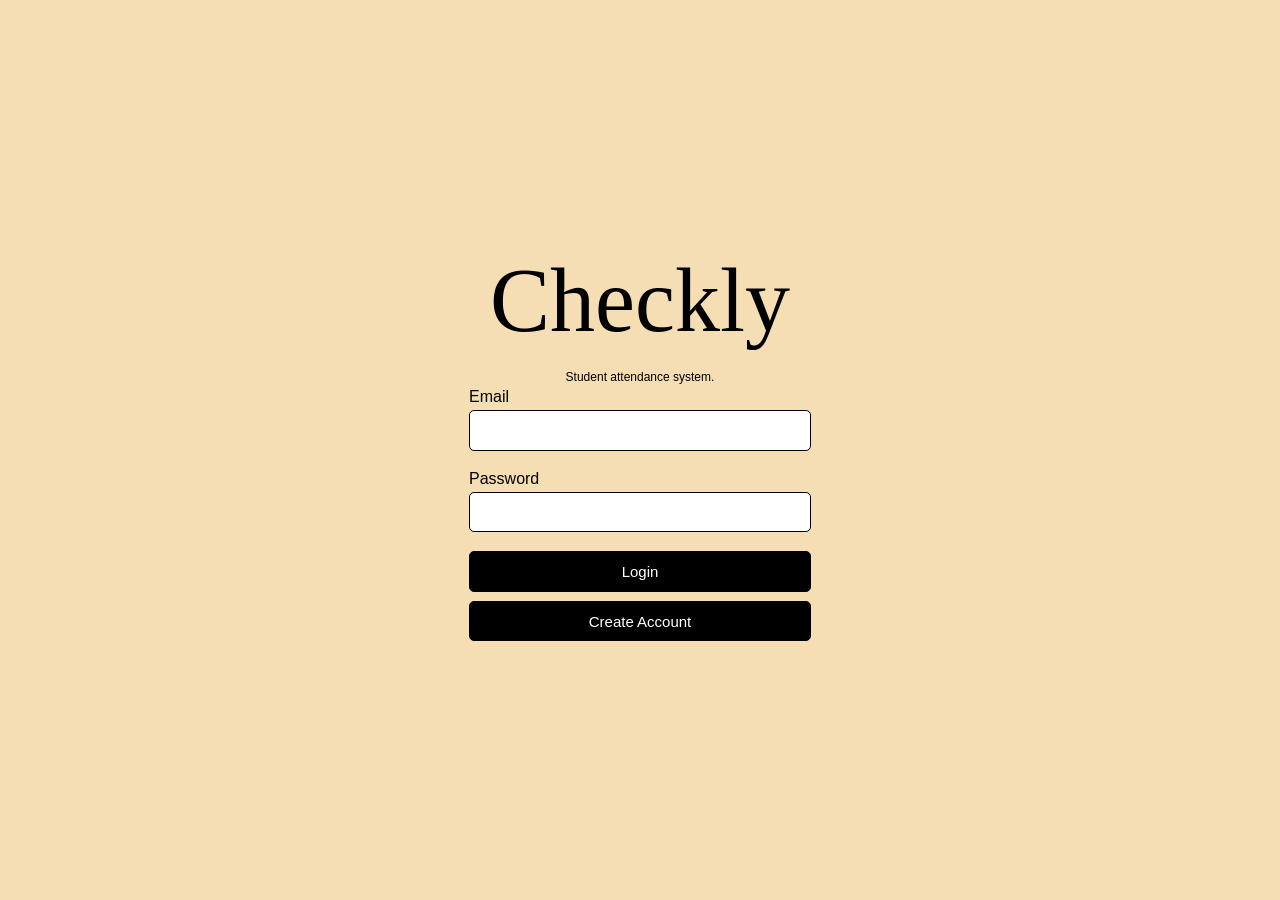
==== index.html @ 427d3671 "Add files via upload" ====
<!DOCTYPE html>
<html lang="en">
<head>
    <meta charset="UTF-8">
    <meta name="viewport" content="width=device-width, initial-scale=1.0">
    <title>Login</title>
    <link rel="stylesheet" href="static/style.css">
</head>
<body>
    <div class="login-container">
        <form class="main-login-container" id="login-form">
            <div class="title">Checkly</div>
            <div class="title-description">Student attendance system.</div>

            <label class="custom-label email-label" for="email">Email</label>
            <input class="custom-inp" type="text" name="email" id="email" required>

            <label class="custom-label password-label" for="password">Password</label>
            <input class="custom-inp" type="password" name="password" id="password" required>

            <button class="custom-button login-button" type="submit">Login</button>
            <a class="custom-button create-link" href="register.html">Create Account</a>

        </form>
    </div>

    <script src="static/app.js"></script>
    <script src="static/login.js"></script>
</body>
</html>
---- static/style.css ----
@font-face {
    font-family: "Dantene";
    src: url(fonts/Dantene.otf);
}

@font-face {
    font-family: "Avermont";
    src: url(fonts/AvermontHouse_PERSONAL_USE_ONLY.otf);
}

@font-face {
    font-family: "Sophie";
    src: url(fonts/Sophie-Fancy.ttf);
}

* {
    padding: 0;
    margin: 0;

    font-family: "Sophie", sans-serif;
    box-sizing: border-box;
}

body {
    width: 100%;
    min-height: 100vh;
    background: rgb(18, 18, 18);
}

.topbar {
    width: 100%;
    height: 6vh;
    min-height: 44px;

    display: flex;
    position: fixed;
    top: 0;
    justify-content: space-between;
    align-items: center;
    flex-direction: row;
    background: rgb(41, 12, 48);
    z-index: 10;
}

.account-name {
    margin-left: 15px;
    margin-right: 15px;
    color: white;
    text-transform: capitalize;
}

.logout-button {
    height: 25px;
    width: 25px;
    border-radius: 50%;
    margin-right: 10px;

    border: 3px solid black;
    background: rgb(210, 58, 58);
    background-image: url(icons/power-switch.png);
    background-position: center;
    background-size: cover;
    cursor: pointer;
}

.main-homepage-container {
    width: 100%;
    min-height: 100vh;
    padding-top: 6vh;

    display: flex;
    align-items: flex-start;
    flex-direction: row;
}

.list-container {
    width: 100%;
    min-height: 94vh;

    display: flex;
    flex-direction: column;
    align-items: center;
    background: wheat;
    padding-bottom: 30px;
}

.list-title {
    font-size: 20px;
    margin-top: 20px;
    margin-bottom: 5px;
    color: rgb(41, 12, 48);
    text-align: center;
}

.custom-label {
    width: 90%;
}

.title {
    font-size: 90px;
    font-family: "Dantene", cursive;
    margin-bottom: 5px;
    height: 12.5vh;
}

.title-description {
    font-size: 12px;
}

.demo-hint {
    margin-top: 15px;
    font-size: 11px;
    opacity: 0.6;
}

.custom-inp {
    height: 4.5vh;
    width: 90%;
    border-radius: 5px;
    padding-left: 15px;

    border: 1px solid black;
}

.custom-select {
    padding-left: 10px;
    background: white;
    cursor: pointer;
}

.custom-button {
    height: 4.5vh;
    width: 90%;
    border-radius: 5px;
    font-size: 15px;

    cursor: pointer;
    color: white;
    border: 1px solid black;
    background: black;
}

.custom-button:hover {
    scale: 1.01;
    transition: 0.2s;
}

.create-link {
    margin-top: 5px;
    font-size: 15px;

    color: white;
    text-decoration: none;
    display: flex;
    justify-content: center;
    align-items: center;
}

.login-button {
    margin-top: 15px;
}

.password-label {
    margin-top: 15px;
}

.login-container {
    width: 100%;
    min-height: 100vh;

    display: flex;
    align-items: center;
    justify-content: center;
    background: wheat;
}

.admin-code-group {
    width: 90%;
}

.form-error {
    width: 90%;
    margin-top: 10px;
    padding: 8px 10px;
    border-radius: 5px;
    font-size: 12px;
    color: white;
    background: rgb(180, 40, 40);
}

.students-container {
    display: flex;
    justify-content: center;
    flex-wrap: wrap;
    gap: 12px;
    width: 90%;
    padding-top: 10px;
}

.student-name {
    width: 100%;

    font-size: 11px;
    font-weight: bold;
    text-align: center;
    padding: 0 4px;
}

.student-attendance {
    width: 100%;
    font-size: 11px;
    text-align: center;
    letter-spacing: 0.5px;
}

.student-profile-cover {
    width: 100%;
    height: 60%;
    border-radius: 5px 5px 0 0;
    background: linear-gradient(to top, black, transparent);
}

.student-profile-img {
    display: none;
}

.student-profiles {
    width: 15vh;
    min-width: 130px;
    border-radius: 5px;
    margin-top: 10px;
    overflow: hidden;

    display: flex;
    flex-direction: column;
    align-items: center;
    background: rgb(230, 214, 175);
    box-shadow: 0 2px 5px rgba(0, 0, 0, 0.2);
}

.attendance-actions {
    width: 100%;
    display: flex;
    gap: 4px;
    padding: 6px;
}

.mark-btn {
    flex: 1;
    border: none;
    border-radius: 4px;
    padding: 5px 2px;
    font-size: 10px;
    cursor: pointer;
    color: white;
}

.present-btn { background: rgb(45, 140, 70); }
.late-btn { background: rgb(200, 150, 30); }
.absent-btn { background: rgb(180, 50, 50); }

.status-PRESENT { color: rgb(45, 140, 70); font-weight: bold; }
.status-LATE { color: rgb(170, 120, 10); font-weight: bold; }
.status-ABSENT { color: rgb(180, 50, 50); font-weight: bold; }
.status-UNMARKED { color: rgb(100, 100, 100); }

.empty-state {
    margin-top: 20px;
    color: rgb(90, 70, 40);
    font-size: 13px;
    text-align: center;
    width: 90%;
}

.main-login-container {
    width: 100%;
    max-width: 420px;
    height: auto;
    padding: 30px 20px 40px;

    display: flex;
    flex-direction: column;
    justify-content: center;
    align-items: center;
    gap: 4px;
}

/* --- Student attendance history --- */

.attendance-history {
    width: 90%;
    max-width: 500px;
    display: flex;
    flex-direction: column;
    gap: 8px;
    margin-top: 15px;
}

.history-row {
    display: flex;
    justify-content: space-between;
    align-items: center;
    background: rgb(230, 214, 175);
    padding: 10px 15px;
    border-radius: 6px;
    font-size: 13px;
}

/* --- Admin dashboard --- */

.admin-container {
    width: 100%;
    min-height: 100vh;
    padding: 8vh 20px 40px;
    background: wheat;
}

.overview-stats {
    display: flex;
    flex-wrap: wrap;
    gap: 12px;
    justify-content: center;
    margin-bottom: 30px;
}

.stat-card {
    background: rgb(41, 12, 48);
    color: white;
    border-radius: 8px;
    padding: 14px 20px;
    min-width: 100px;
    text-align: center;
}

.stat-value {
    font-size: 26px;
    font-weight: bold;
}

.stat-label {
    font-size: 11px;
    opacity: 0.8;
    margin-top: 4px;
}

.admin-columns {
    display: flex;
    flex-wrap: wrap;
    gap: 25px;
    justify-content: center;
    align-items: flex-start;
}

.admin-panel {
    background: rgba(255, 255, 255, 0.5);
    border-radius: 8px;
    padding: 15px;
    min-width: 300px;
    flex: 1;
    max-width: 480px;
}

.users-table {
    width: 100%;
    border-collapse: collapse;
    font-size: 12px;
    margin-top: 10px;
}

.users-table th,
.users-table td {
    text-align: left;
    padding: 8px 6px;
    border-bottom: 1px solid rgba(0, 0, 0, 0.15);
}

.role-badge {
    padding: 2px 8px;
    border-radius: 10px;
    font-size: 10px;
    color: white;
    text-transform: capitalize;
}

.role-admin { background: rgb(41, 12, 48); }
.role-teacher { background: rgb(30, 100, 160); }
.role-student { background: rgb(90, 90, 90); }

.delete-btn {
    border: none;
    background: rgb(180, 50, 50);
    color: white;
    border-radius: 4px;
    padding: 4px 8px;
    font-size: 11px;
    cursor: pointer;
}

.create-user-form {
    display: flex;
    flex-direction: column;
    align-items: center;
    gap: 8px;
    margin-top: 10px;
}

.create-user-form .custom-inp {
    width: 100%;
    height: 40px;
}

.create-user-form .custom-label {
    width: 100%;
    font-size: 12px;
}

.create-user-form .login-button {
    width: 100%;
    margin-top: 5px;
}

/* --- Today summary bar (teacher + student pages) --- */

.today-summary {
    display: flex;
    flex-wrap: wrap;
    gap: 10px;
    justify-content: center;
    width: 90%;
    margin-top: 12px;
}

.stat-present, .stat-PRESENT { background: rgb(35, 110, 60); }
.stat-late, .stat-LATE { background: rgb(160, 115, 20); }
.stat-absent, .stat-ABSENT { background: rgb(150, 40, 40); }
.stat-unmarked, .stat-UNMARKED { background: rgb(70, 70, 70); }

.status-symbol {
    font-size: 30px !important;
}

/* --- Search inputs --- */

.search-input {
    margin-top: 12px;
    background: white;
}

/* --- Toasts --- */

.toast-host {
    position: fixed;
    left: 0;
    right: 0;
    bottom: 16px;
    display: flex;
    flex-direction: column;
    align-items: center;
    gap: 8px;
    z-index: 1000;
    pointer-events: none;
    padding: 0 12px;
}

.toast {
    max-width: 90vw;
    padding: 10px 18px;
    border-radius: 20px;
    color: white;
    font-size: 13px;
    text-align: center;
    box-shadow: 0 3px 10px rgba(0, 0, 0, 0.3);
    opacity: 0;
    transform: translateY(10px);
    transition: opacity 0.25s ease, transform 0.25s ease;
}

.toast-show {
    opacity: 1;
    transform: translateY(0);
}

.toast-ok { background: rgb(35, 110, 60); }
.toast-error { background: rgb(150, 40, 40); }

/* --- Responsive table for admin (becomes stacked cards on narrow screens) --- */

.table-scroll {
    width: 100%;
    overflow-x: auto;
}

/* =========================================================================
   MOBILE / RESPONSIVE
   ========================================================================= */

@media (max-width: 480px) {
    .title {
        font-size: clamp(40px, 16vw, 90px);
        height: auto;
        margin-bottom: 6px;
    }

    .main-login-container {
        padding: 20px 12px 30px;
        gap: 6px;
    }

    .custom-inp, .custom-button {
        width: 100%;
        height: 46px;
        font-size: 16px; /* prevents iOS auto-zoom on focus */
    }

    .topbar {
        height: 56px;
    }

    .account-name {
        font-size: 13px;
        max-width: 60vw;
        white-space: nowrap;
        overflow: hidden;
        text-overflow: ellipsis;
    }

    .main-homepage-container {
        padding-top: 56px;
    }

    .student-profiles {
        width: 42vw;
        min-width: unset;
        flex-grow: 1;
    }

    .students-container {
        gap: 8px;
    }

    .attendance-actions {
        flex-wrap: wrap;
    }

    .mark-btn {
        flex: 1 1 45%;
        font-size: 11px;
        padding: 7px 2px;
    }

    .admin-container {
        padding: 66px 12px 30px;
    }

    .stat-card {
        min-width: 42vw;
        flex: 1 1 42vw;
        padding: 12px;
    }

    .admin-panel {
        min-width: unset;
        width: 100%;
        max-width: 100%;
        padding: 12px;
    }

    /* Turn the users table into a stack of labeled rows on small screens */
    .users-table thead {
        display: none;
    }

    .users-table, .users-table tbody, .users-table tr, .users-table td {
        display: block;
        width: 100%;
    }

    .users-table tr {
        border: 1px solid rgba(0, 0, 0, 0.15);
        border-radius: 6px;
        margin-bottom: 10px;
        padding: 6px 10px;
        background: rgba(255, 255, 255, 0.5);
    }

    .users-table td {
        display: flex;
        justify-content: space-between;
        align-items: center;
        border-bottom: 1px solid rgba(0, 0, 0, 0.08);
        padding: 6px 0;
    }

    .users-table td:last-child {
        border-bottom: none;
        justify-content: flex-end;
    }

    .users-table td::before {
        content: attr(data-label);
        font-weight: bold;
        font-size: 11px;
        opacity: 0.7;
        margin-right: 10px;
    }

    .users-table td[data-label=""]::before {
        content: none;
    }

    .attendance-history {
        width: 100%;
        padding: 0 12px;
    }

    .history-row {
        font-size: 12px;
        padding: 10px 12px;
    }

    .login-container, .main-homepage-container {
        overflow-x: hidden;
    }
}

@media (max-width: 340px) {
    .student-profiles {
        width: 100%;
    }

    .stat-card {
        min-width: 100%;
        flex: 1 1 100%;
    }
}
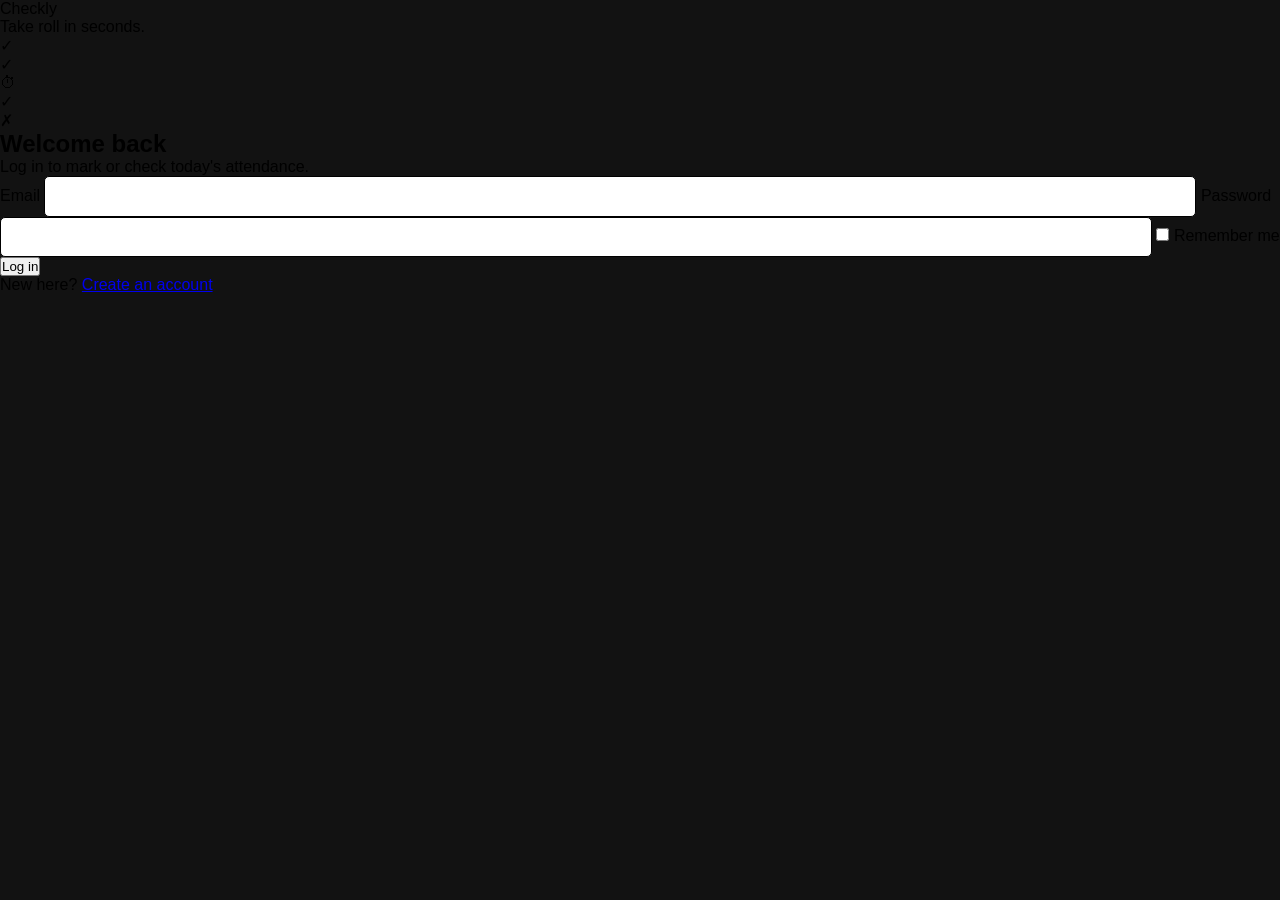
==== commit d41e6cce: "Add files via upload" ====
--- a/index.html
+++ b/index.html
@@ -3,25 +3,66 @@
 <head>
     <meta charset="UTF-8">
     <meta name="viewport" content="width=device-width, initial-scale=1.0">
-    <title>Login</title>
+    <title>Log in | Checkly</title>
     <link rel="stylesheet" href="static/style.css">
+    <link rel="manifest" href="static/manifest.json">
+    <meta name="theme-color" content="#2F4A3B">
+    <link rel="apple-touch-icon" href="static/icons/apple-touch-icon.png">
+    <link rel="icon" href="static/icons/icon-512.png">
 </head>
-<body>
-    <div class="login-container">
-        <form class="main-login-container" id="login-form">
-            <div class="title">Checkly</div>
-            <div class="title-description">Student attendance system.</div>
+<body class="auth-body">
+    <div class="auth-shell">
+        <section class="auth-visual" aria-hidden="true">
+            <div class="auth-visual-inner">
+                <div class="auth-wordmark">Checkly</div>
+                <p class="auth-tagline">Take roll in seconds.</p>
 
-            <label class="custom-label email-label" for="email">Email</label>
-            <input class="custom-inp" type="text" name="email" id="email" required>
+                <div class="roll-sheet">
+                    <div class="roll-row">
+                        <span class="roll-name-bar"></span>
+                        <span class="roll-mark roll-present">&#10003;</span>
+                    </div>
+                    <div class="roll-row">
+                        <span class="roll-name-bar"></span>
+                        <span class="roll-mark roll-present">&#10003;</span>
+                    </div>
+                    <div class="roll-row">
+                        <span class="roll-name-bar"></span>
+                        <span class="roll-mark roll-late">&#9201;</span>
+                    </div>
+                    <div class="roll-row">
+                        <span class="roll-name-bar"></span>
+                        <span class="roll-mark roll-present">&#10003;</span>
+                    </div>
+                    <div class="roll-row">
+                        <span class="roll-name-bar"></span>
+                        <span class="roll-mark roll-absent">&#10007;</span>
+                    </div>
+                </div>
+            </div>
+        </section>
 
-            <label class="custom-label password-label" for="password">Password</label>
-            <input class="custom-inp" type="password" name="password" id="password" required>
+        <section class="auth-form-panel">
+            <form class="auth-form" id="login-form" novalidate>
+                <h1 class="auth-heading">Welcome back</h1>
+                <p class="auth-subheading">Log in to mark or check today's attendance.</p>
 
-            <button class="custom-button login-button" type="submit">Login</button>
-            <a class="custom-button create-link" href="register.html">Create Account</a>
+                <label class="custom-label" for="email">Email</label>
+                <input class="custom-inp" type="text" name="email" id="email" autocomplete="email" required>
 
-        </form>
+                <label class="custom-label" for="password">Password</label>
+                <input class="custom-inp" type="password" name="password" id="password" autocomplete="current-password" required>
+
+                <label class="remember-me-label">
+                    <input type="checkbox" id="remember-me">
+                    Remember me
+                </label>
+
+                <button class="auth-submit" type="submit">Log in</button>
+
+                <p class="auth-switch">New here? <a href="register.html">Create an account</a></p>
+            </form>
+        </section>
     </div>
 
     <script src="static/app.js"></script>
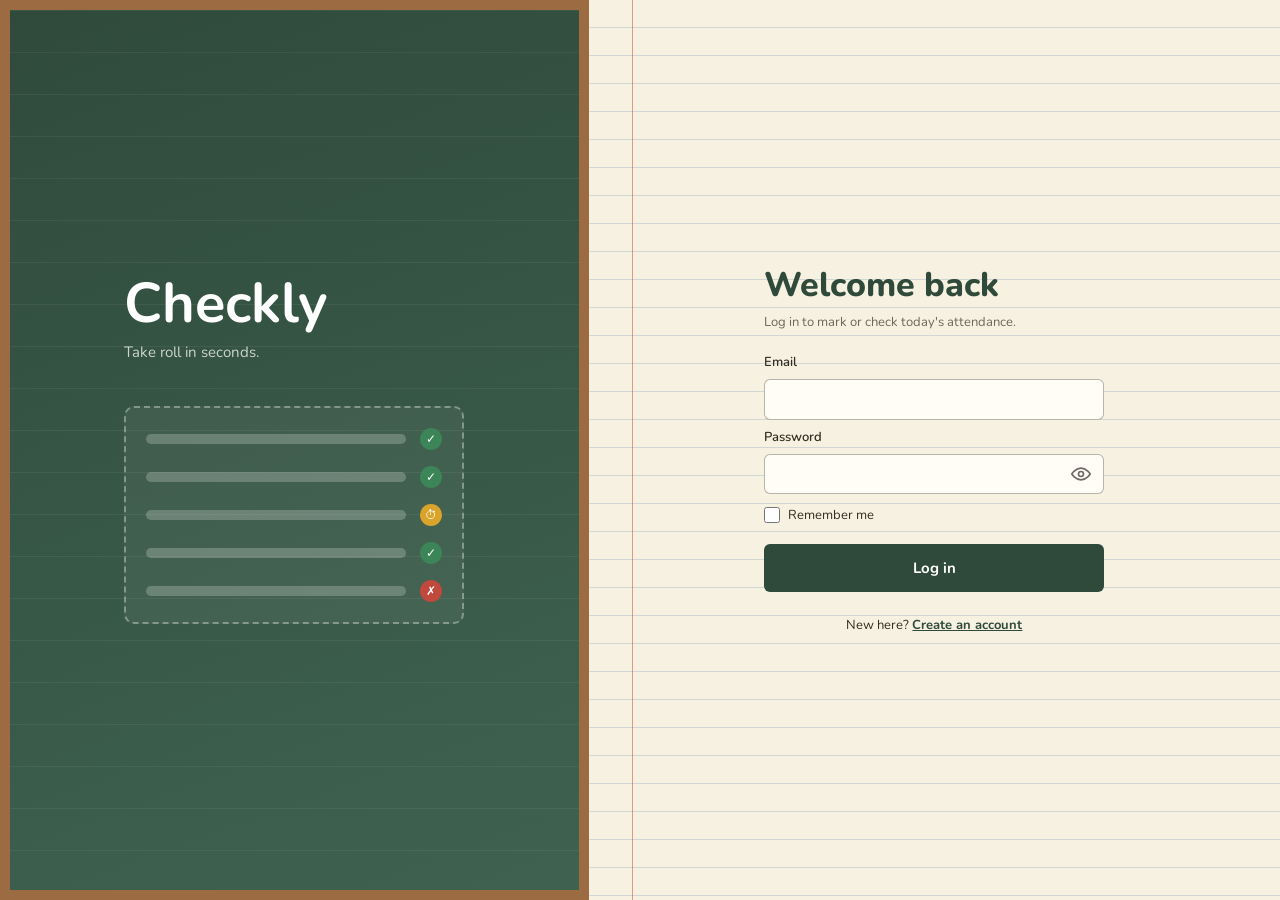
==== commit fda002c7: "Add files via upload" ====
--- a/index.html
+++ b/index.html
@@ -51,7 +51,13 @@
                 <input class="custom-inp" type="text" name="email" id="email" autocomplete="email" required>
 
                 <label class="custom-label" for="password">Password</label>
-                <input class="custom-inp" type="password" name="password" id="password" autocomplete="current-password" required>
+                <div class="pw-field">
+                    <input class="custom-inp" type="password" name="password" id="password" autocomplete="current-password" required>
+                    <button type="button" class="pw-toggle" data-pw-toggle="password" aria-label="Show password" aria-pressed="false" title="Show password">
+                        <svg class="pw-eye" viewBox="0 0 24 24" width="20" height="20" fill="none" stroke="currentColor" stroke-width="2" stroke-linecap="round" stroke-linejoin="round" aria-hidden="true"><path d="M1 12s4-7 11-7 11 7 11 7-4 7-11 7S1 12 1 12z"/><circle cx="12" cy="12" r="3"/></svg>
+                        <svg class="pw-eye-off" viewBox="0 0 24 24" width="20" height="20" fill="none" stroke="currentColor" stroke-width="2" stroke-linecap="round" stroke-linejoin="round" aria-hidden="true"><path d="M17.94 17.94A10.94 10.94 0 0 1 12 19c-7 0-11-7-11-7a19.8 19.8 0 0 1 5.06-5.94"/><path d="M9.9 4.24A10.9 10.9 0 0 1 12 5c7 0 11 7 11 7a19.9 19.9 0 0 1-3.17 4.19"/><path d="M14.12 14.12A3 3 0 1 1 9.88 9.88"/><line x1="1" y1="1" x2="23" y2="23"/></svg>
+                    </button>
+                </div>
 
                 <label class="remember-me-label">
                     <input type="checkbox" id="remember-me">
--- a/static/style.css
+++ b/static/style.css
@@ -1,30 +1,56 @@
-@font-face {
-    font-family: "Dantene";
-    src: url(fonts/Dantene.otf);
-}
-
-@font-face {
-    font-family: "Avermont";
-    src: url(fonts/AvermontHouse_PERSONAL_USE_ONLY.otf);
-}
-
-@font-face {
-    font-family: "Sophie";
-    src: url(fonts/Sophie-Fancy.ttf);
+@import url('https://fonts.googleapis.com/css2?family=Nunito:wght@500;600;700;800&display=swap');
+
+/* ==========================================================================
+   CHECKLY - "composition notebook" theme.
+   A chalkboard-green header (with a wooden frame edge), warm cream paper
+   with faint ruled lines and a red margin, handwritten display type for
+   headings, and clean rounded body type for anything that has to stay
+   easy to read (tables, forms, attendance data).
+   ========================================================================== */
+
+:root {
+    --font-display: "Nunito", "Segoe UI", Arial, sans-serif;
+    --font-body: "Nunito", "Segoe UI", Arial, sans-serif;
+
+    --paper: #F7F1E1;
+    --paper-line: rgba(112, 145, 184, 0.28);
+    --margin-red: rgba(185, 68, 58, 0.5);
+    --card: #FFFDF6;
+
+    --board: #2F4A3B;
+    --board-light: #3F6350;
+    --wood: #9C6B41;
+    --ink: #332C22;
+    --ink-soft: rgba(51, 44, 34, 0.7);
+
+    --present: #3C8558;
+    --late: #D9A429;
+    --absent: #C0483D;
+    --unmarked: #8A8172;
 }
 
 * {
     padding: 0;
     margin: 0;
 
-    font-family: "Sophie", sans-serif;
+    font-family: var(--font-body);
     box-sizing: border-box;
 }
 
 body {
     width: 100%;
     min-height: 100vh;
-    background: rgb(18, 18, 18);
+    background: var(--paper);
+    color: var(--ink);
+}
+
+/* Reusable ruled-notebook-paper background: a red margin line plus faint
+   horizontal rules, the way lined paper actually looks. */
+.paper-bg {
+    background-color: var(--paper);
+    background-image:
+        linear-gradient(to right, transparent 0 43px, var(--margin-red) 43px 44px, transparent 44px),
+        repeating-linear-gradient(to bottom, transparent 0 27px, var(--paper-line) 27px 28px);
 }
 
 .topbar {
@@ -38,7 +64,8 @@
     justify-content: space-between;
     align-items: center;
     flex-direction: row;
-    background: rgb(41, 12, 48);
+    background: var(--board);
+    border-bottom: 5px solid var(--wood);
     z-index: 10;
 }
 
@@ -47,6 +74,9 @@
     margin-right: 15px;
     color: white;
     text-transform: capitalize;
+    font-family: var(--font-display);
+    font-size: 17px;
+    font-weight: 800;
 }
 
 .logout-button {
@@ -55,8 +85,8 @@
     border-radius: 50%;
     margin-right: 10px;
 
-    border: 3px solid black;
-    background: rgb(210, 58, 58);
+    border: 3px solid rgba(0, 0, 0, 0.35);
+    background: var(--absent);
     background-image: url(icons/power-switch.png);
     background-position: center;
     background-size: cover;
@@ -80,102 +110,371 @@
     display: flex;
     flex-direction: column;
     align-items: center;
-    background: wheat;
+    background-color: var(--paper);
+    background-image:
+        linear-gradient(to right, transparent 0 43px, var(--margin-red) 43px 44px, transparent 44px),
+        repeating-linear-gradient(to bottom, transparent 0 27px, var(--paper-line) 27px 28px);
     padding-bottom: 30px;
 }
 
 .list-title {
-    font-size: 20px;
+    font-family: var(--font-display);
+    font-weight: 800;
+    font-size: 26px;
     margin-top: 20px;
     margin-bottom: 5px;
-    color: rgb(41, 12, 48);
+    color: var(--board);
     text-align: center;
 }
 
 .custom-label {
     width: 90%;
-}
-
-.title {
-    font-size: 90px;
-    font-family: "Dantene", cursive;
-    margin-bottom: 5px;
-    height: 12.5vh;
-}
-
-.title-description {
-    font-size: 12px;
-}
-
-.demo-hint {
-    margin-top: 15px;
-    font-size: 11px;
-    opacity: 0.6;
+    color: var(--ink);
+    font-weight: 600;
+    font-size: 13px;
 }
 
 .custom-inp {
     height: 4.5vh;
     width: 90%;
-    border-radius: 5px;
+    border-radius: 6px;
     padding-left: 15px;
 
-    border: 1px solid black;
+    background: var(--card);
+    color: var(--ink);
+    border: 1.5px solid rgba(51, 44, 34, 0.35);
+}
+
+.custom-inp:focus {
+    outline: 2px solid var(--late);
+    outline-offset: 1px;
+    border-color: var(--board);
 }
 
 .custom-select {
     padding-left: 10px;
-    background: white;
+    background: var(--card);
     cursor: pointer;
 }
 
 .custom-button {
     height: 4.5vh;
     width: 90%;
-    border-radius: 5px;
+    border-radius: 6px;
     font-size: 15px;
+    font-weight: 700;
 
     cursor: pointer;
     color: white;
-    border: 1px solid black;
-    background: black;
+    border: none;
+    background: var(--board);
+    transition: background 0.15s ease;
 }
 
 .custom-button:hover {
+    background: var(--board-light);
     scale: 1.01;
     transition: 0.2s;
 }
 
-.create-link {
-    margin-top: 5px;
-    font-size: 15px;
-
-    color: white;
-    text-decoration: none;
-    display: flex;
-    justify-content: center;
-    align-items: center;
+.custom-button:focus-visible {
+    outline: 2px solid var(--late);
+    outline-offset: 2px;
 }
 
 .login-button {
     margin-top: 15px;
 }
 
-.password-label {
-    margin-top: 15px;
-}
-
-.login-container {
-    width: 100%;
+/* =========================================================================
+   AUTH PAGES (login + create account)
+   ========================================================================= */
+
+body.auth-body {
+    background: var(--board);
+}
+
+.auth-shell {
     min-height: 100vh;
-
+    display: flex;
+}
+
+.auth-visual {
+    flex: 1 1 46%;
+    position: relative;
     display: flex;
     align-items: center;
     justify-content: center;
-    background: wheat;
-}
-
-.admin-code-group {
-    width: 90%;
+    padding: 56px 40px;
+    overflow: hidden;
+    background: linear-gradient(160deg, var(--board), var(--board-light));
+    box-shadow: inset 0 0 0 10px var(--wood);
+}
+
+/* faint chalk-dust rules across the board - the paper a roll-call used to be taken on */
+.auth-visual::before {
+    content: "";
+    position: absolute;
+    inset: 10px;
+    background-image: repeating-linear-gradient(
+        to bottom,
+        rgba(255, 255, 255, 0.06) 0,
+        rgba(255, 255, 255, 0.06) 1px,
+        transparent 1px,
+        transparent 42px
+    );
+    pointer-events: none;
+}
+
+.auth-visual-inner {
+    position: relative;
+    z-index: 1;
+    width: 100%;
+    max-width: 340px;
+}
+
+.auth-wordmark {
+    font-family: var(--font-display);
+    font-weight: 700;
+    font-size: clamp(40px, 7vw, 56px);
+    line-height: 1;
+    color: white;
+}
+
+.auth-tagline {
+    margin-top: 10px;
+    font-size: 15px;
+    color: rgba(255, 255, 255, 0.75);
+    max-width: 260px;
+}
+
+.roll-sheet {
+    margin-top: 44px;
+    display: flex;
+    flex-direction: column;
+    gap: 16px;
+    padding: 20px;
+    border-radius: 10px;
+    background: rgba(255, 255, 255, 0.05);
+    border: 2px dashed rgba(255, 255, 255, 0.35);
+}
+
+.roll-row {
+    display: flex;
+    align-items: center;
+    gap: 14px;
+}
+
+.roll-name-bar {
+    flex: 1;
+    height: 10px;
+    border-radius: 5px;
+    background: rgba(255, 255, 255, 0.22);
+}
+
+.roll-mark {
+    flex-shrink: 0;
+    width: 22px;
+    height: 22px;
+    border-radius: 50%;
+    display: flex;
+    align-items: center;
+    justify-content: center;
+    font-size: 12px;
+    color: white;
+    opacity: 0;
+    transform: scale(0.4);
+    animation: roll-mark-in 0.35s ease forwards;
+}
+
+.roll-row:nth-child(1) .roll-mark { animation-delay: 0.15s; }
+.roll-row:nth-child(2) .roll-mark { animation-delay: 0.35s; }
+.roll-row:nth-child(3) .roll-mark { animation-delay: 0.55s; }
+.roll-row:nth-child(4) .roll-mark { animation-delay: 0.75s; }
+.roll-row:nth-child(5) .roll-mark { animation-delay: 0.95s; }
+
+.roll-present { background: var(--present); }
+.roll-late { background: var(--late); }
+.roll-absent { background: var(--absent); }
+
+@keyframes roll-mark-in {
+    to { opacity: 1; transform: scale(1); }
+}
+
+@media (prefers-reduced-motion: reduce) {
+    .roll-mark {
+        animation: none;
+        opacity: 1;
+        transform: scale(1);
+    }
+}
+
+.auth-form-panel {
+    flex: 1 1 54%;
+    display: flex;
+    align-items: center;
+    justify-content: center;
+    background-color: var(--paper);
+    background-image:
+        linear-gradient(to right, transparent 0 43px, var(--margin-red) 43px 44px, transparent 44px),
+        repeating-linear-gradient(to bottom, transparent 0 27px, var(--paper-line) 27px 28px);
+    padding: 48px 24px;
+}
+
+.auth-form {
+    width: 100%;
+    max-width: 340px;
+    display: flex;
+    flex-direction: column;
+    gap: 8px;
+}
+
+.auth-form .custom-inp,
+.auth-form .custom-label,
+.auth-form .admin-code-group,
+.auth-form .form-error {
+    width: 100%;
+}
+
+.auth-heading {
+    font-family: var(--font-display);
+    font-weight: 800;
+    font-size: clamp(28px, 5vw, 34px);
+    line-height: 1.15;
+    color: var(--board);
+}
+
+.remember-me-label {
+    width: 100%;
+    display: flex;
+    align-items: center;
+    gap: 8px;
+    font-size: 13px;
+    color: var(--ink);
+    margin-top: 4px;
+    cursor: pointer;
+}
+
+.remember-me-label input {
+    width: 16px;
+    height: 16px;
+    accent-color: var(--board);
+    cursor: pointer;
+}
+
+.auth-subheading {
+    font-size: 13px;
+    color: var(--ink-soft);
+    margin-bottom: 14px;
+}
+
+.auth-submit {
+    margin-top: 12px;
+    height: 48px;
+    border: none;
+    border-radius: 6px;
+    background: var(--board);
+    color: white;
+    font-size: 15px;
+    font-weight: 700;
+    cursor: pointer;
+    transition: background 0.15s ease, transform 0.1s ease;
+}
+
+.auth-submit:hover {
+    background: var(--board-light);
+}
+
+.auth-submit:active {
+    transform: scale(0.99);
+}
+
+.auth-submit:focus-visible {
+    outline: 2px solid var(--late);
+    outline-offset: 3px;
+}
+
+.auth-switch {
+    margin-top: 16px;
+    font-size: 13px;
+    text-align: center;
+    color: var(--ink);
+}
+
+.auth-switch a {
+    color: var(--board);
+    font-weight: 700;
+}
+
+.auth-switch a:focus-visible {
+    outline: 2px solid var(--late);
+    outline-offset: 2px;
+}
+
+/* --- role picker (radio pills) --- */
+
+.role-picker {
+    display: flex;
+    flex-wrap: wrap;
+    gap: 8px;
+    width: 100%;
+    margin: 2px 0 4px;
+}
+
+.role-picker input {
+    position: absolute;
+    width: 1px;
+    height: 1px;
+    overflow: hidden;
+    clip: rect(0 0 0 0);
+    white-space: nowrap;
+}
+
+.role-pill {
+    flex: 1 1 0;
+    min-width: 88px;
+    text-align: center;
+    padding: 10px 8px;
+    border-radius: 20px;
+    border: 1.5px solid rgba(51, 44, 34, 0.3);
+    background: var(--card);
+    color: var(--ink);
+    font-size: 13px;
+    font-weight: 700;
+    cursor: pointer;
+    transition: background 0.15s ease, color 0.15s ease, border-color 0.15s ease;
+}
+
+.role-picker input:checked + .role-pill {
+    background: var(--board);
+    border-color: var(--board);
+    color: white;
+}
+
+.role-picker input:focus-visible + .role-pill {
+    outline: 2px solid var(--late);
+    outline-offset: 2px;
+}
+
+@media (max-width: 880px) {
+    .auth-shell {
+        flex-direction: column;
+    }
+
+    .auth-visual {
+        flex: none;
+        padding: 36px 24px 26px;
+    }
+
+    .roll-sheet {
+        display: none;
+    }
+
+    .auth-form-panel {
+        flex: 1 0 auto;
+        align-items: flex-start;
+        padding: 32px 20px 48px;
+    }
 }
 
 .form-error {
@@ -185,7 +484,7 @@
     border-radius: 5px;
     font-size: 12px;
     color: white;
-    background: rgb(180, 40, 40);
+    background: var(--absent);
 }
 
 .students-container {
@@ -200,10 +499,11 @@
 .student-name {
     width: 100%;
 
-    font-size: 11px;
-    font-weight: bold;
+    font-size: 12px;
+    font-weight: 700;
     text-align: center;
     padding: 0 4px;
+    color: var(--ink);
 }
 
 .student-attendance {
@@ -215,27 +515,36 @@
 
 .student-profile-cover {
     width: 100%;
-    height: 60%;
+    height: 44px;
     border-radius: 5px 5px 0 0;
-    background: linear-gradient(to top, black, transparent);
+    background: linear-gradient(135deg, var(--board), var(--board-light));
 }
 
 .student-profile-img {
-    display: none;
+    display: block;
+    width: 56px;
+    height: 56px;
+    margin-top: -28px;
+    border-radius: 50%;
+    border: 3px solid var(--card);
+    background: white;
+    object-fit: cover;
+    box-shadow: 0 2px 5px rgba(0, 0, 0, 0.25);
 }
 
 .student-profiles {
     width: 15vh;
     min-width: 130px;
-    border-radius: 5px;
+    border-radius: 6px;
     margin-top: 10px;
     overflow: hidden;
 
     display: flex;
     flex-direction: column;
     align-items: center;
-    background: rgb(230, 214, 175);
-    box-shadow: 0 2px 5px rgba(0, 0, 0, 0.2);
+    background: var(--card);
+    border: 1px solid rgba(51, 44, 34, 0.15);
+    box-shadow: 0 2px 5px rgba(0, 0, 0, 0.12);
 }
 
 .attendance-actions {
@@ -251,40 +560,28 @@
     border-radius: 4px;
     padding: 5px 2px;
     font-size: 10px;
+    font-weight: 700;
     cursor: pointer;
     color: white;
 }
 
-.present-btn { background: rgb(45, 140, 70); }
-.late-btn { background: rgb(200, 150, 30); }
-.absent-btn { background: rgb(180, 50, 50); }
-
-.status-PRESENT { color: rgb(45, 140, 70); font-weight: bold; }
-.status-LATE { color: rgb(170, 120, 10); font-weight: bold; }
-.status-ABSENT { color: rgb(180, 50, 50); font-weight: bold; }
-.status-UNMARKED { color: rgb(100, 100, 100); }
+.present-btn { background: var(--present); }
+.late-btn { background: var(--late); }
+.absent-btn { background: var(--absent); }
+
+.status-PRESENT { color: var(--present); font-weight: bold; }
+.status-LATE { color: #A9791C; font-weight: bold; }
+.status-ABSENT { color: var(--absent); font-weight: bold; }
+.status-UNMARKED { color: var(--unmarked); }
 
 .empty-state {
     margin-top: 20px;
-    color: rgb(90, 70, 40);
+    color: var(--ink-soft);
     font-size: 13px;
     text-align: center;
     width: 90%;
 }
 
-.main-login-container {
-    width: 100%;
-    max-width: 420px;
-    height: auto;
-    padding: 30px 20px 40px;
-
-    display: flex;
-    flex-direction: column;
-    justify-content: center;
-    align-items: center;
-    gap: 4px;
-}
-
 /* --- Student attendance history --- */
 
 .attendance-history {
@@ -300,7 +597,8 @@
     display: flex;
     justify-content: space-between;
     align-items: center;
-    background: rgb(230, 214, 175);
+    background: var(--card);
+    border: 1px solid rgba(51, 44, 34, 0.12);
     padding: 10px 15px;
     border-radius: 6px;
     font-size: 13px;
@@ -312,7 +610,10 @@
     width: 100%;
     min-height: 100vh;
     padding: 8vh 20px 40px;
-    background: wheat;
+    background-color: var(--paper);
+    background-image:
+        linear-gradient(to right, transparent 0 43px, var(--margin-red) 43px 44px, transparent 44px),
+        repeating-linear-gradient(to bottom, transparent 0 27px, var(--paper-line) 27px 28px);
 }
 
 .overview-stats {
@@ -324,75 +625,122 @@
 }
 
 .stat-card {
-    background: rgb(41, 12, 48);
-    color: white;
-    border-radius: 8px;
+    background: var(--card);
+    color: var(--ink);
+    border: 1px solid rgba(51, 44, 34, 0.15);
+    border-left: 5px solid var(--board);
+    border-radius: 6px;
     padding: 14px 20px;
     min-width: 100px;
     text-align: center;
 }
 
 .stat-value {
-    font-size: 26px;
-    font-weight: bold;
+    font-family: var(--font-display);
+    font-weight: 800;
+    font-size: 30px;
+    color: var(--board);
 }
 
 .stat-label {
     font-size: 11px;
-    opacity: 0.8;
-    margin-top: 4px;
-}
-
+    color: var(--ink-soft);
+    margin-top: 2px;
+}
+
+/* All three admin sections - Classes, All accounts, Add account - share
+   the same full-width column and stack top to bottom in that order,
+   rather than the accounts sitting side by side. */
 .admin-columns {
     display: flex;
-    flex-wrap: wrap;
+    flex-direction: column;
     gap: 25px;
-    justify-content: center;
-    align-items: flex-start;
+    width: 90%;
+    max-width: 900px;
+    margin: 0 auto;
 }
 
 .admin-panel {
-    background: rgba(255, 255, 255, 0.5);
+    background: var(--card);
+    border: 1px solid rgba(51, 44, 34, 0.15);
     border-radius: 8px;
     padding: 15px;
-    min-width: 300px;
-    flex: 1;
-    max-width: 480px;
+    width: 100%;
+}
+
+.admin-panel.trends-section,
+.admin-panel.classes-section {
+    max-width: 900px;
+    width: 90%;
+    margin: 0 auto 25px;
 }
 
 .users-table {
     width: 100%;
+    min-width: 520px;
+    table-layout: fixed;
     border-collapse: collapse;
     font-size: 12px;
     margin-top: 10px;
 }
 
-.users-table th,
+.users-table th {
+    text-align: left;
+    padding: 8px 6px;
+    color: var(--board);
+    font-size: 11px;
+    border-bottom: 2px solid var(--board);
+}
+
 .users-table td {
     text-align: left;
     padding: 8px 6px;
-    border-bottom: 1px solid rgba(0, 0, 0, 0.15);
+    border-bottom: 1px solid rgba(51, 44, 34, 0.12);
+    overflow: hidden;
+    text-overflow: ellipsis;
+    white-space: nowrap;
+}
+
+/* Column proportions - only while the table renders as an actual table.
+   The mobile stacked-card layout below resets these to full width. */
+@media (min-width: 481px) {
+    .users-table th:nth-child(1), .users-table td:nth-child(1) { width: 21%; }
+    .users-table th:nth-child(2), .users-table td:nth-child(2) { width: 29%; }
+    .users-table th:nth-child(3), .users-table td:nth-child(3) { width: 13%; }
+    .users-table th:nth-child(4), .users-table td:nth-child(4) { width: 19%; }
+    .users-table th:nth-child(5), .users-table td:nth-child(5) { width: 18%; white-space: normal; overflow: visible; text-overflow: clip; }
+}
+
+.users-table td .custom-select,
+.users-table td .table-edit-inp {
+    white-space: normal;
+}
+
+.users-table tbody tr:nth-child(even) {
+    background: rgba(51, 44, 34, 0.035);
 }
 
 .role-badge {
     padding: 2px 8px;
     border-radius: 10px;
     font-size: 10px;
+    font-weight: 700;
     color: white;
     text-transform: capitalize;
 }
 
-.role-admin { background: rgb(41, 12, 48); }
-.role-teacher { background: rgb(30, 100, 160); }
-.role-student { background: rgb(90, 90, 90); }
+.role-admin { background: var(--board); }
+.role-teacher { background: #35597A; }
+.role-student { background: var(--wood); }
 
 .delete-btn {
     border: none;
-    background: rgb(180, 50, 50);
+    background: var(--absent);
     color: white;
     border-radius: 4px;
     padding: 4px 8px;
     font-size: 11px;
+    font-weight: 700;
     cursor: pointer;
 }
 
@@ -430,10 +778,10 @@
     margin-top: 12px;
 }
 
-.stat-present, .stat-PRESENT { background: rgb(35, 110, 60); }
-.stat-late, .stat-LATE { background: rgb(160, 115, 20); }
-.stat-absent, .stat-ABSENT { background: rgb(150, 40, 40); }
-.stat-unmarked, .stat-UNMARKED { background: rgb(70, 70, 70); }
+.stat-present, .stat-PRESENT { border-left-color: var(--present); }
+.stat-late, .stat-LATE { border-left-color: var(--late); }
+.stat-absent, .stat-ABSENT { border-left-color: var(--absent); }
+.stat-unmarked, .stat-UNMARKED { border-left-color: var(--unmarked); }
 
 .status-symbol {
     font-size: 30px !important;
@@ -443,7 +791,89 @@
 
 .search-input {
     margin-top: 12px;
-    background: white;
+    background: var(--card);
+}
+
+.list-controls {
+    display: flex;
+    flex-wrap: wrap;
+    gap: 10px;
+    width: 90%;
+    margin-top: 12px;
+}
+
+.list-controls .custom-inp {
+    width: auto;
+    margin-top: 0;
+}
+
+/* --- Dashboard header with a today date pill --- */
+
+.dashboard-header {
+    display: flex;
+    align-items: center;
+    justify-content: center;
+    gap: 10px;
+    flex-wrap: wrap;
+    width: 90%;
+}
+
+.dashboard-header .list-title {
+    margin-top: 0;
+}
+
+.date-pill {
+    background: var(--board);
+    color: white;
+    font-size: 12px;
+    font-weight: 700;
+    padding: 5px 14px;
+    border-radius: 999px;
+    white-space: nowrap;
+}
+
+/* --- Icon-decorated search/filter fields --- */
+
+.control-field {
+    position: relative;
+    display: flex;
+    align-items: center;
+    flex: 1 1 190px;
+}
+
+.list-controls .control-field:first-child {
+    flex: 2 1 220px;
+}
+
+.control-field .search-input {
+    flex: 1 1 auto;
+}
+
+.control-icon {
+    position: absolute;
+    left: 12px;
+    width: 16px;
+    height: 16px;
+    color: var(--board);
+    opacity: 0.6;
+    pointer-events: none;
+}
+
+.control-field .custom-inp {
+    width: 100%;
+    padding-left: 36px;
+}
+
+.control-field .custom-select {
+    appearance: none;
+    -webkit-appearance: none;
+    -moz-appearance: none;
+    background-image: linear-gradient(45deg, transparent 50%, var(--board) 50%),
+        linear-gradient(135deg, var(--board) 50%, transparent 50%);
+    background-position: calc(100% - 18px) center, calc(100% - 12px) center;
+    background-size: 6px 6px, 6px 6px;
+    background-repeat: no-repeat;
+    padding-right: 30px;
 }
 
 /* --- Toasts --- */
@@ -480,8 +910,8 @@
     transform: translateY(0);
 }
 
-.toast-ok { background: rgb(35, 110, 60); }
-.toast-error { background: rgb(150, 40, 40); }
+.toast-ok { background: var(--present); }
+.toast-error { background: var(--absent); }
 
 /* --- Responsive table for admin (becomes stacked cards on narrow screens) --- */
 
@@ -495,29 +925,26 @@
    ========================================================================= */
 
 @media (max-width: 480px) {
-    .title {
-        font-size: clamp(40px, 16vw, 90px);
-        height: auto;
-        margin-bottom: 6px;
-    }
-
-    .main-login-container {
-        padding: 20px 12px 30px;
-        gap: 6px;
+    .custom-inp, .custom-button, .custom-label, .admin-code-group, .form-error {
+        width: 100%;
+        max-width: 100%;
     }
 
     .custom-inp, .custom-button {
-        width: 100%;
         height: 46px;
         font-size: 16px; /* prevents iOS auto-zoom on focus */
     }
 
+    .create-link {
+        height: 46px;
+    }
+
     .topbar {
         height: 56px;
     }
 
     .account-name {
-        font-size: 13px;
+        font-size: 15px;
         max-width: 60vw;
         white-space: nowrap;
         overflow: hidden;
@@ -565,7 +992,27 @@
         padding: 12px;
     }
 
-    /* Turn the users table into a stack of labeled rows on small screens */
+    .attendance-history {
+        width: 100%;
+        padding: 0 12px;
+    }
+
+    .history-row {
+        font-size: 12px;
+        padding: 10px 12px;
+    }
+
+    .login-container, .main-homepage-container {
+        overflow-x: hidden;
+    }
+}
+
+/* Turn the users table into a stack of labeled rows on small screens */
+@media (max-width: 480px) {
+    .users-table {
+        min-width: 0;
+    }
+
     .users-table thead {
         display: none;
     }
@@ -576,24 +1023,30 @@
     }
 
     .users-table tr {
-        border: 1px solid rgba(0, 0, 0, 0.15);
+        border: 1px solid rgba(51, 44, 34, 0.15);
         border-radius: 6px;
         margin-bottom: 10px;
         padding: 6px 10px;
-        background: rgba(255, 255, 255, 0.5);
+        background: var(--card);
+    }
+
+    .users-table tbody tr:nth-child(even) {
+        background: var(--card);
     }
 
     .users-table td {
         display: flex;
         justify-content: space-between;
         align-items: center;
-        border-bottom: 1px solid rgba(0, 0, 0, 0.08);
+        border-bottom: 1px solid rgba(51, 44, 34, 0.08);
         padding: 6px 0;
+        white-space: normal;
     }
 
     .users-table td:last-child {
         border-bottom: none;
         justify-content: flex-end;
+        gap: 8px;
     }
 
     .users-table td::before {
@@ -607,20 +1060,6 @@
     .users-table td[data-label=""]::before {
         content: none;
     }
-
-    .attendance-history {
-        width: 100%;
-        padding: 0 12px;
-    }
-
-    .history-row {
-        font-size: 12px;
-        padding: 10px 12px;
-    }
-
-    .login-container, .main-homepage-container {
-        overflow-x: hidden;
-    }
 }
 
 @media (max-width: 340px) {
@@ -633,3 +1072,1212 @@
         flex: 1 1 100%;
     }
 }
+
+/* =========================================================================
+   BUTTONS (small, auto-width actions - mark all present, print, export...)
+   ========================================================================= */
+
+.btn {
+    padding: 9px 16px;
+    border-radius: 6px;
+    font-size: 13px;
+    font-weight: 700;
+    cursor: pointer;
+    border: 1.5px solid transparent;
+    transition: background 0.15s ease, color 0.15s ease;
+}
+
+.btn-solid {
+    background: var(--board);
+    color: white;
+}
+
+.btn-solid:hover {
+    background: var(--board-light);
+}
+
+.btn-outline {
+    background: var(--card);
+    color: var(--board);
+    border-color: var(--board);
+}
+
+.btn-outline:hover {
+    background: rgba(47, 74, 59, 0.08);
+}
+
+.btn:disabled {
+    opacity: 0.5;
+    cursor: not-allowed;
+}
+
+.btn:focus-visible {
+    outline: 2px solid var(--late);
+    outline-offset: 2px;
+}
+
+.action-row {
+    display: flex;
+    gap: 10px;
+    flex-wrap: wrap;
+    justify-content: center;
+    width: 90%;
+    margin-top: 12px;
+}
+
+/* =========================================================================
+   TOAST WITH ACTION (undo)
+   ========================================================================= */
+
+.toast {
+    display: flex;
+    align-items: center;
+    gap: 10px;
+}
+
+.toast-action {
+    background: rgba(255, 255, 255, 0.25);
+    border: none;
+    color: white;
+    font-weight: 700;
+    font-size: 12px;
+    padding: 4px 10px;
+    border-radius: 14px;
+    cursor: pointer;
+    flex-shrink: 0;
+}
+
+.toast-action:hover {
+    background: rgba(255, 255, 255, 0.4);
+}
+
+/* =========================================================================
+   SKELETON LOADING PLACEHOLDERS
+   ========================================================================= */
+
+.skeleton-wrap {
+    display: flex;
+    flex-wrap: wrap;
+    gap: 12px;
+    justify-content: center;
+    width: 90%;
+    margin-top: 12px;
+}
+
+.skeleton {
+    border-radius: 6px;
+    background: linear-gradient(90deg, rgba(51, 44, 34, 0.08) 25%, rgba(51, 44, 34, 0.16) 37%, rgba(51, 44, 34, 0.08) 63%);
+    background-size: 400% 100%;
+    animation: skeleton-shimmer 1.4s ease infinite;
+}
+
+.skeleton-card {
+    width: 130px;
+    height: 150px;
+}
+
+.skeleton-row {
+    width: 100%;
+    height: 44px;
+}
+
+@keyframes skeleton-shimmer {
+    0% { background-position: 100% 0; }
+    100% { background-position: 0 0; }
+}
+
+@media (prefers-reduced-motion: reduce) {
+    .skeleton {
+        animation: none;
+    }
+}
+
+/* =========================================================================
+   DATE NAVIGATION (teacher page - browse/edit past days)
+   ========================================================================= */
+
+.date-nav {
+    display: flex;
+    align-items: center;
+    gap: 6px;
+}
+
+.date-nav button {
+    width: 30px;
+    height: 30px;
+    border-radius: 6px;
+    border: 1.5px solid rgba(51, 44, 34, 0.3);
+    background: var(--card);
+    color: var(--board);
+    font-weight: 700;
+    cursor: pointer;
+}
+
+.date-nav button:hover:not(:disabled) {
+    background: rgba(47, 74, 59, 0.08);
+}
+
+.date-nav button:disabled {
+    opacity: 0.35;
+    cursor: not-allowed;
+}
+
+.date-nav input[type="date"] {
+    border: 1.5px solid rgba(51, 44, 34, 0.3);
+    border-radius: 6px;
+    padding: 5px 8px;
+    background: var(--card);
+    font-family: var(--font-body);
+    font-size: 12px;
+    color: var(--ink);
+    height: 30px;
+}
+
+.date-nav .btn {
+    padding: 5px 10px;
+    font-size: 12px;
+}
+
+.viewing-past-banner {
+    width: 90%;
+    margin-top: 10px;
+    padding: 8px 12px;
+    border-radius: 6px;
+    background: rgba(217, 164, 41, 0.18);
+    border: 1px solid rgba(217, 164, 41, 0.5);
+    color: var(--ink);
+    font-size: 12px;
+    text-align: center;
+}
+
+/* =========================================================================
+   ABSENCE STREAK BADGE
+   ========================================================================= */
+
+.student-profiles {
+    position: relative;
+}
+
+.streak-badge {
+    position: absolute;
+    top: 6px;
+    right: 6px;
+    z-index: 2;
+    background: var(--absent);
+    color: white;
+    font-size: 10px;
+    font-weight: 700;
+    padding: 2px 7px;
+    border-radius: 10px;
+    display: flex;
+    align-items: center;
+    gap: 3px;
+}
+
+/* =========================================================================
+   STUDENT: view toggle + calendar
+   ========================================================================= */
+
+.view-toggle {
+    display: flex;
+    gap: 8px;
+    margin-top: 14px;
+}
+
+.view-toggle button {
+    padding: 7px 16px;
+    border-radius: 20px;
+    border: 1.5px solid rgba(51, 44, 34, 0.3);
+    background: var(--card);
+    color: var(--ink);
+    font-size: 12px;
+    font-weight: 700;
+    cursor: pointer;
+}
+
+.view-toggle button.active {
+    background: var(--board);
+    border-color: var(--board);
+    color: white;
+}
+
+.calendar-nav {
+    display: flex;
+    align-items: center;
+    justify-content: center;
+    gap: 14px;
+    margin-top: 14px;
+}
+
+.calendar-nav button {
+    width: 30px;
+    height: 30px;
+    border-radius: 6px;
+    border: 1.5px solid rgba(51, 44, 34, 0.3);
+    background: var(--card);
+    color: var(--board);
+    font-weight: 700;
+    cursor: pointer;
+}
+
+.calendar-month-label {
+    font-family: var(--font-display);
+    font-weight: 800;
+    font-size: 19px;
+    color: var(--board);
+    min-width: 160px;
+    text-align: center;
+}
+
+.calendar-grid {
+    display: grid;
+    grid-template-columns: repeat(7, 1fr);
+    gap: 5px;
+    width: 90%;
+    max-width: 380px;
+    margin-top: 12px;
+}
+
+.calendar-weekday {
+    text-align: center;
+    font-size: 10px;
+    font-weight: 700;
+    color: var(--ink-soft);
+}
+
+.calendar-cell {
+    aspect-ratio: 1;
+    border-radius: 5px;
+    display: flex;
+    align-items: center;
+    justify-content: center;
+    font-size: 11px;
+    font-weight: 600;
+    background: var(--card);
+    border: 1px solid rgba(51, 44, 34, 0.12);
+    color: var(--ink);
+}
+
+.calendar-cell.cal-empty {
+    visibility: hidden;
+}
+
+.calendar-cell.cal-PRESENT { background: var(--present); color: white; border-color: var(--present); }
+.calendar-cell.cal-LATE { background: var(--late); color: white; border-color: var(--late); }
+.calendar-cell.cal-ABSENT { background: var(--absent); color: white; border-color: var(--absent); }
+
+.calendar-legend {
+    display: flex;
+    gap: 14px;
+    flex-wrap: wrap;
+    justify-content: center;
+    margin-top: 12px;
+    font-size: 11px;
+    color: var(--ink-soft);
+}
+
+.calendar-legend span {
+    display: inline-flex;
+    align-items: center;
+    gap: 5px;
+}
+
+.legend-dot {
+    width: 10px;
+    height: 10px;
+    border-radius: 3px;
+    display: inline-block;
+}
+
+.legend-present { background: var(--present); }
+.legend-late { background: var(--late); }
+.legend-absent { background: var(--absent); }
+
+/* =========================================================================
+   CLASSES PANEL (roster cards - a stack of pinned index cards, not a
+   generic settings list. Each class gets a tab-like label edge and a
+   wood-toned rule under the title, echoing the frame/board relationship
+   used everywhere else in the app.)
+   ========================================================================= */
+
+.classes-section .list-title {
+    margin-bottom: 12px;
+}
+
+.create-class-form {
+    display: flex;
+    gap: 10px;
+    flex-wrap: wrap;
+    align-items: center;
+    padding: 14px;
+    margin-bottom: 18px;
+    background: rgba(156, 107, 65, 0.07);
+    border: 1.5px dashed rgba(156, 107, 65, 0.4);
+    border-radius: 8px;
+}
+
+.create-class-form .custom-inp {
+    flex: 1 1 180px;
+    width: auto;
+    height: 40px;
+}
+
+.create-class-form .btn {
+    flex: 0 0 auto;
+    height: 40px;
+}
+
+.classes-list {
+    display: flex;
+    flex-direction: column;
+    gap: 14px;
+}
+
+.class-card {
+    position: relative;
+    background: var(--card);
+    border: 1px solid rgba(51, 44, 34, 0.14);
+    border-left: 4px solid var(--wood);
+    border-radius: 4px 8px 8px 4px;
+    padding: 14px 16px;
+    box-shadow: 2px 2px 0 rgba(51, 44, 34, 0.04);
+}
+
+.class-card-header {
+    display: flex;
+    justify-content: space-between;
+    align-items: baseline;
+    gap: 10px;
+    flex-wrap: wrap;
+}
+
+.class-card-title {
+    font-family: var(--font-display);
+    font-weight: 800;
+    font-size: 20px;
+    color: var(--board);
+    line-height: 1.25;
+}
+
+.class-card-actions {
+    display: flex;
+    gap: 6px;
+}
+
+.class-card-meta {
+    display: flex;
+    gap: 8px;
+    margin: 10px 0 8px;
+    flex-wrap: wrap;
+}
+
+.class-card-meta span {
+    font-size: 11px;
+    font-weight: 700;
+    color: var(--ink-soft);
+    background: rgba(51, 44, 34, 0.06);
+    border-radius: 999px;
+    padding: 3px 10px;
+}
+
+.class-card-section-label {
+    font-size: 10.5px;
+    font-weight: 700;
+    text-transform: uppercase;
+    letter-spacing: 0.05em;
+    color: var(--ink-soft);
+    margin-top: 12px;
+    margin-bottom: 6px;
+}
+
+.class-card-section-label.divider {
+    padding-top: 10px;
+    border-top: 1px solid rgba(51, 44, 34, 0.1);
+}
+
+.class-card-teachers {
+    display: flex;
+    flex-wrap: wrap;
+    gap: 6px;
+}
+
+.class-card-students {
+    display: flex;
+    flex-wrap: wrap;
+    gap: 6px;
+}
+
+.chip {
+    display: inline-flex;
+    align-items: center;
+    gap: 6px;
+    background: rgba(47, 74, 59, 0.1);
+    color: var(--board);
+    border-radius: 999px;
+    padding: 4px 6px 4px 12px;
+    font-size: 12px;
+    font-weight: 700;
+}
+
+.chip-remove {
+    display: flex;
+    align-items: center;
+    justify-content: center;
+    width: 16px;
+    height: 16px;
+    border: none;
+    border-radius: 50%;
+    background: rgba(47, 74, 59, 0.18);
+    color: var(--board);
+    cursor: pointer;
+    font-size: 12px;
+    line-height: 1;
+    opacity: 0.75;
+}
+
+.chip-remove:hover {
+    opacity: 1;
+    background: var(--absent);
+    color: white;
+}
+
+.chip-student {
+    background: rgba(156, 107, 65, 0.16);
+    color: var(--wood);
+}
+
+.add-teacher-row {
+    display: flex;
+    gap: 8px;
+    margin-top: 10px;
+}
+
+.add-teacher-row .custom-select {
+    width: auto;
+    flex: 1 1 auto;
+    height: 34px;
+    font-size: 12px;
+}
+
+.add-teacher-row .btn {
+    padding: 6px 14px;
+    font-size: 12px;
+}
+
+.empty-inline {
+    color: var(--ink-soft);
+    font-size: 12px;
+    font-style: italic;
+}
+
+/* =========================================================================
+   ADMIN: inline row editing, password reset, bulk import, trends
+   ========================================================================= */
+
+.table-edit-inp {
+    width: 100%;
+    padding: 5px 7px;
+    height: 30px;
+    font-size: 12px;
+    border-radius: 5px;
+    border: 1.5px solid rgba(51, 44, 34, 0.35);
+    background: var(--card);
+    color: var(--ink);
+}
+
+.row-actions {
+    display: flex;
+    flex-wrap: wrap;
+    gap: 5px;
+    justify-content: flex-end;
+}
+
+/* Compact circular icon buttons for table row actions - same round-button
+   language as the topbar logout control, so a five-column table can carry
+   edit/reset/delete without wrapping text or overflowing its cell. */
+.row-icon-btn {
+    display: inline-flex;
+    align-items: center;
+    justify-content: center;
+    flex-shrink: 0;
+    width: 24px;
+    height: 24px;
+    border: none;
+    border-radius: 50%;
+    color: white;
+    font-size: 11px;
+    line-height: 1;
+    cursor: pointer;
+    transition: filter 0.15s ease, transform 0.1s ease;
+}
+
+.row-icon-btn:hover {
+    filter: brightness(1.1);
+}
+
+.row-icon-btn:active {
+    transform: scale(0.94);
+}
+
+.row-icon-btn:focus-visible {
+    outline: 2px solid var(--late);
+    outline-offset: 2px;
+}
+
+.row-icon-edit { background: #35597A; }
+.row-icon-reset { background: var(--late); color: var(--ink); }
+.row-icon-delete { background: var(--absent); }
+.row-icon-save { background: var(--present); }
+.row-icon-cancel { background: var(--unmarked); }
+
+.role-tag {
+    text-transform: capitalize;
+    padding: 2px 10px;
+    border-radius: 999px;
+    background: rgba(51, 44, 34, 0.08);
+    color: var(--ink);
+    font-size: 11px;
+    font-weight: 700;
+}
+
+.import-panel {
+    margin-top: 18px;
+    padding-top: 14px;
+    border-top: 1px dashed rgba(51, 44, 34, 0.25);
+}
+
+.import-row {
+    display: flex;
+    gap: 8px;
+    align-items: center;
+    flex-wrap: wrap;
+    margin-top: 8px;
+}
+
+.import-row input[type="file"] {
+    font-size: 12px;
+    max-width: 220px;
+}
+
+.import-summary {
+    margin-top: 10px;
+    font-size: 12px;
+    color: var(--ink-soft);
+}
+
+.import-errors {
+    margin-top: 6px;
+    font-size: 11px;
+    color: var(--absent);
+    max-height: 120px;
+    overflow-y: auto;
+}
+
+.import-errors div {
+    padding: 2px 0;
+}
+
+.import-error-row {
+    font-size: 0.85em;
+    color: #c0392b;
+}
+
+.trends-panel {
+    width: 100%;
+    margin-top: 10px;
+}
+
+.trends-chart {
+    width: 100%;
+    height: auto;
+    display: block;
+}
+
+.trends-legend {
+    display: flex;
+    gap: 14px;
+    flex-wrap: wrap;
+    justify-content: center;
+    margin-top: 8px;
+    font-size: 11px;
+    color: var(--ink-soft);
+}
+
+/* =========================================================================
+   PRINT (teacher roster - a clean paper backup)
+   ========================================================================= */
+
+@media print {
+    .topbar,
+    .list-controls,
+    .action-row,
+    .date-nav,
+    .toast-host,
+    .search-input,
+    .filter-select,
+    .logout-button,
+    .students-container .attendance-actions,
+    .date-pill {
+        display: none !important;
+    }
+
+    body, .list-container, .main-homepage-container {
+        background: white !important;
+        padding-top: 0 !important;
+    }
+
+    .students-container {
+        display: block !important;
+        width: 100%;
+    }
+
+    .student-profiles {
+        display: flex;
+        flex-direction: row;
+        align-items: center;
+        justify-content: space-between;
+        width: 100% !important;
+        border: 1px solid #999;
+        box-shadow: none;
+        margin-bottom: 6px;
+        padding: 6px 10px;
+        background: white !important;
+        page-break-inside: avoid;
+    }
+
+    .student-profile-cover,
+    .student-profile-img {
+        display: none;
+    }
+
+    .student-name {
+        width: auto;
+        text-align: left;
+    }
+}
+
+
+/* --- Burger menu + slide-out drawer --- */
+
+.burger-btn {
+    flex: none;
+    width: 40px;
+    height: 36px;
+    margin-left: 8px;
+    border: none;
+    border-radius: 6px;
+    background: transparent;
+    display: flex;
+    flex-direction: column;
+    justify-content: center;
+    align-items: center;
+    gap: 5px;
+    cursor: pointer;
+}
+
+.burger-btn span {
+    display: block;
+    width: 22px;
+    height: 2.5px;
+    border-radius: 2px;
+    background: white;
+    transition: transform 0.2s ease, opacity 0.2s ease;
+}
+
+.burger-btn:hover { background: rgba(255, 255, 255, 0.12); }
+.burger-btn:focus-visible { outline: 2px solid var(--late); }
+
+.nav-open .burger-btn span:nth-child(1) { transform: translateY(7.5px) rotate(45deg); }
+.nav-open .burger-btn span:nth-child(2) { opacity: 0; }
+.nav-open .burger-btn span:nth-child(3) { transform: translateY(-7.5px) rotate(-45deg); }
+
+.topbar .account-name {
+    flex: 1;
+    min-width: 0;
+    margin-left: 8px;
+    overflow: hidden;
+    text-overflow: ellipsis;
+    white-space: nowrap;
+}
+
+.nav-backdrop {
+    position: fixed;
+    inset: 0;
+    background: rgba(0, 0, 0, 0.4);
+    opacity: 0;
+    pointer-events: none;
+    transition: opacity 0.2s ease;
+    z-index: 20;
+}
+
+.nav-drawer {
+    position: fixed;
+    top: 0;
+    left: 0;
+    bottom: 0;
+    width: min(280px, 82vw);
+    display: flex;
+    flex-direction: column;
+    background: var(--board);
+    border-right: 5px solid var(--wood);
+    transform: translateX(-100%);
+    transition: transform 0.25s ease;
+    z-index: 30;
+    overflow-y: auto;
+}
+
+.nav-open .nav-backdrop { opacity: 1; pointer-events: auto; }
+.nav-open .nav-drawer { transform: translateX(0); }
+
+.nav-drawer-head {
+    padding: 18px 20px;
+    font-family: var(--font-display);
+    font-size: 24px;
+    font-weight: 800;
+    color: white;
+    border-bottom: 1px solid rgba(255, 255, 255, 0.18);
+}
+
+.nav-link {
+    display: block;
+    width: 100%;
+    padding: 14px 20px;
+    border: none;
+    border-left: 4px solid transparent;
+    background: transparent;
+    color: white;
+    font-size: 15px;
+    text-align: left;
+    text-decoration: none;
+    cursor: pointer;
+}
+
+.nav-link:hover { background: rgba(255, 255, 255, 0.1); }
+.nav-link:focus-visible { outline: 2px solid var(--late); outline-offset: -2px; }
+.nav-link.active { background: var(--board-light); border-left-color: var(--late); font-weight: 700; }
+
+.nav-logout {
+    margin-top: auto;
+    border-top: 1px solid rgba(255, 255, 255, 0.18);
+    color: #ffd2cc;
+}
+
+.nav-view[hidden] { display: none; }
+
+@media (prefers-reduced-motion: reduce) {
+    .nav-drawer, .nav-backdrop, .burger-btn span { transition: none; }
+}
+
+
+/* --- Admin: People view (role filter tabs, inline role menu) --- */
+.panel-hint {
+    margin: 2px 0 10px;
+    font-size: 12px;
+    color: var(--ink-soft);
+}
+
+.role-filter {
+    display: flex;
+    flex-wrap: wrap;
+    gap: 6px;
+    margin-bottom: 10px;
+}
+
+.filter-tab {
+    font: inherit;
+    font-size: 12px;
+    padding: 6px 12px;
+    border: 1px solid rgba(51, 44, 34, 0.25);
+    border-radius: 999px;
+    background: transparent;
+    color: var(--ink);
+    cursor: pointer;
+}
+
+.filter-tab:hover { background: rgba(51, 44, 34, 0.06); }
+.filter-tab:focus-visible { outline: 2px solid var(--board); outline-offset: 2px; }
+
+.filter-tab.active {
+    background: var(--board);
+    border-color: var(--board);
+    color: #fff;
+    font-weight: 700;
+}
+
+.filter-count { opacity: 0.75; margin-left: 2px; }
+
+.users-table td .role-select { text-transform: capitalize; }
+
+
+/* --- Admin: Overview "needs attention" + class card tidy-up --- */
+.admin-panel.attention-section {
+    max-width: 900px;
+    width: 90%;
+    margin: 0 auto 25px;
+    border-left: 5px solid var(--late);
+}
+
+.attention-list {
+    list-style: none;
+    margin: 8px 0 0;
+    padding: 0;
+}
+
+.attention-list li {
+    display: flex;
+    align-items: center;
+    justify-content: space-between;
+    gap: 12px;
+    padding: 8px 0;
+    border-bottom: 1px solid rgba(51, 44, 34, 0.12);
+    font-size: 13px;
+}
+
+.attention-list li:last-child { border-bottom: 0; }
+
+.badge-warn {
+    display: inline-block;
+    margin-left: 6px;
+    padding: 2px 8px;
+    border-radius: 999px;
+    font-size: 10px;
+    font-weight: 700;
+    background: rgba(201, 138, 28, 0.18);
+    color: #8a5a00;
+    vertical-align: middle;
+}
+
+.filter-notice {
+    display: flex;
+    align-items: center;
+    justify-content: space-between;
+    gap: 10px;
+    margin-bottom: 10px;
+    padding: 6px 10px;
+    border-radius: 6px;
+    font-size: 12px;
+    background: rgba(201, 138, 28, 0.14);
+}
+
+.filter-notice[hidden] { display: none; }
+
+.class-card-details > summary {
+    cursor: pointer;
+    list-style: none;
+}
+
+.class-card-details > summary::-webkit-details-marker { display: none; }
+.class-card-details > summary::before { content: "\25B8  "; }
+.class-card-details[open] > summary::before { content: "\25BE  "; }
+
+
+/* --- Student: class banner, toolbar, month-grouped history --- */
+.class-banner {
+    width: 90%;
+    max-width: 500px;
+    margin: 4px auto 14px;
+    padding: 10px 14px;
+    background: var(--card);
+    border: 1px solid rgba(51, 44, 34, 0.15);
+    border-left: 5px solid var(--board);
+    border-radius: 6px;
+    text-align: left;
+}
+.class-banner[hidden] { display: none; }
+.class-banner-name { font-weight: 700; color: var(--board); }
+.class-banner-meta { font-size: 12px; color: var(--ink-soft); margin-top: 2px; }
+
+.history-toolbar {
+    display: flex;
+    align-items: center;
+    justify-content: space-between;
+    flex-wrap: wrap;
+    gap: 10px;
+    width: 90%;
+    max-width: 500px;
+    margin-top: 6px;
+}
+.history-toolbar .view-toggle { margin-top: 0; }
+
+.history-month {
+    margin-top: 10px;
+    font-size: 12px;
+    font-weight: 700;
+    letter-spacing: 0.04em;
+    text-transform: uppercase;
+    color: var(--board);
+}
+.history-month:first-child { margin-top: 0; }
+
+/* Let the history list use its full width now that dates carry a weekday. */
+#list-view {
+    width: 100%;
+    display: flex;
+    justify-content: center;
+}
+#list-view[hidden] { display: none; }
+.history-date { white-space: nowrap; }
+
+
+/* --- Teacher: clickable summary, progress, compact roster rows --- */
+.class-label {
+    padding: 4px 12px;
+    border-radius: 999px;
+    border: 1px solid rgba(51, 44, 34, 0.25);
+    background: var(--card);
+    font-size: 12px;
+    font-weight: 700;
+    color: var(--board);
+}
+.class-label[hidden] { display: none; }
+
+button.stat-filter {
+    font: inherit;
+    cursor: pointer;
+    color: var(--ink);
+}
+button.stat-filter:hover { transform: translateY(-1px); }
+button.stat-filter:focus-visible { outline: 2px solid var(--board); outline-offset: 2px; }
+button.stat-filter.is-active { box-shadow: 0 0 0 2px var(--board); }
+
+.progress-wrap {
+    width: 90%;
+    max-width: 420px;
+    margin: 10px auto 14px;
+}
+.progress-wrap[hidden] { display: none; }
+.progress-text { font-size: 12px; color: var(--ink-soft); margin-bottom: 4px; text-align: center; }
+.progress-bar {
+    height: 8px;
+    border-radius: 999px;
+    background: rgba(51, 44, 34, 0.12);
+    overflow: hidden;
+}
+#progress-fill {
+    height: 100%;
+    width: 0;
+    background: var(--present);
+    border-radius: 999px;
+    transition: width 0.25s ease;
+}
+
+.layout-toggle { margin-top: 0; margin-left: auto; }
+
+.students-container.roster-rows {
+    flex-direction: column;
+    flex-wrap: nowrap;
+    align-items: stretch;
+    gap: 8px;
+    max-width: 720px;
+}
+
+.roster-row {
+    display: flex;
+    align-items: center;
+    gap: 12px;
+    background: var(--card);
+    border: 1px solid rgba(51, 44, 34, 0.15);
+    border-radius: 8px;
+    padding: 8px 12px;
+}
+
+.roster-avatar {
+    flex: none;
+    width: 36px;
+    height: 36px;
+    border-radius: 50%;
+    display: flex;
+    align-items: center;
+    justify-content: center;
+    color: #fff;
+    font-size: 13px;
+    font-weight: 700;
+}
+
+.roster-main { flex: 1; min-width: 0; text-align: left; }
+.roster-name {
+    font-size: 14px;
+    font-weight: 700;
+    color: var(--ink);
+    overflow: hidden;
+    text-overflow: ellipsis;
+    white-space: nowrap;
+}
+.roster-status { font-size: 11px; text-transform: capitalize; }
+
+.streak-chip {
+    display: inline-block;
+    margin-left: 4px;
+    padding: 1px 7px;
+    border-radius: 10px;
+    background: var(--absent);
+    color: #fff;
+    font-size: 10px;
+    font-weight: 700;
+}
+
+.roster-row .attendance-actions { width: auto; flex: none; padding: 0; gap: 6px; }
+.roster-row .mark-btn { flex: none; min-width: 58px; padding: 7px 10px; font-size: 11px; opacity: 0.55; }
+.roster-row .mark-btn.is-current,
+.roster-row .mark-btn:hover { opacity: 1; }
+.roster-row .mark-btn.is-current { box-shadow: 0 0 0 2px var(--card), 0 0 0 4px currentColor; }
+
+@media (max-width: 520px) {
+    .roster-row { flex-wrap: wrap; }
+    .roster-row .attendance-actions { width: 100%; }
+    .roster-row .mark-btn { flex: 1; }
+}
+
+@media print {
+    .layout-toggle, .progress-wrap, .class-label[hidden] { display: none !important; }
+    .roster-avatar { display: none; }
+    .roster-row { border: 1px solid #999; border-radius: 0; margin-bottom: 6px; padding: 6px 10px; page-break-inside: avoid; background: #fff !important; }
+    .roster-row .attendance-actions { display: none !important; }
+    .roster-status { opacity: 1; }
+}
+
+
+/* --- Change password dialog + default-password banner --- */
+.password-dialog {
+    margin: auto; /* the global reset zeroes the margin that normally centers a modal dialog */
+    border: 1px solid rgba(51, 44, 34, 0.2);
+    border-radius: 10px;
+    padding: 20px 22px;
+    width: min(92vw, 380px);
+    background: var(--card);
+    color: var(--ink);
+    box-shadow: 0 12px 40px rgba(0, 0, 0, 0.3);
+}
+.password-dialog::backdrop { background: rgba(30, 40, 34, 0.55); }
+.password-dialog .dialog-title { margin: 0 0 8px; font-size: 22px; color: var(--board); }
+.password-dialog .custom-inp { width: 100%; }
+.password-dialog .custom-label { display: block; margin-top: 10px; }
+.password-dialog .form-error { margin-top: 10px; }
+.password-dialog .form-error[hidden] { display: none; }
+.dialog-actions { display: flex; justify-content: flex-end; gap: 8px; margin-top: 16px; }
+
+.default-pw-banner {
+    position: fixed;
+    left: 0;
+    right: 0;
+    z-index: 9;
+    display: flex;
+    align-items: center;
+    justify-content: center;
+    gap: 12px;
+    flex-wrap: wrap;
+    padding: 8px 14px;
+    background: #f6e3b4;
+    border-bottom: 1px solid rgba(138, 90, 0, 0.35);
+    color: #6b4500;
+    font-size: 13px;
+    font-weight: 700;
+    text-align: center;
+}
+@media print { .default-pw-banner { display: none !important; } }
+
+/* ---- multi-class: student banner + history ---- */
+.class-banner-item { display: flex; align-items: center; justify-content: space-between; gap: 12px; }
+.class-banner-item + .class-banner-item { margin-top: 10px; padding-top: 10px; border-top: 1px dashed rgba(0,0,0,0.12); }
+.history-class { display: inline-block; margin-left: 6px; font-size: 11px; color: var(--ink-soft); font-weight: 600; }
+#history-class-filter { width: auto; max-width: 180px; }
+
+/* ---- multi-class: admin people table + create form ---- */
+.membership-cell { display: flex; flex-wrap: wrap; gap: 6px; align-items: center; }
+.add-class-select { width: auto; min-width: 110px; padding: 4px 8px; font-size: 13px; }
+.class-checks { display: flex; flex-direction: column; gap: 6px; max-height: 180px; overflow-y: auto; padding: 8px 10px; border: 1px dashed rgba(0,0,0,0.2); border-radius: 8px; }
+.class-check { display: flex; align-items: center; gap: 8px; font-size: 14px; cursor: pointer; }
+.label-hint { font-weight: 400; font-size: 12px; opacity: 0.7; }
+
+
+/* ---- navigation: labeled logout, tab bar, class tabs, clickable stats ---- */
+.logout-button {
+    width: auto; height: 30px; padding: 0 14px; border-radius: 15px;
+    background: transparent; background-image: none;
+    border: 1.5px solid rgba(255, 255, 255, 0.55); color: #fff;
+    font: 700 13px var(--font-body);
+}
+.logout-button:hover { background: rgba(255, 255, 255, 0.14); }
+.logout-button:focus-visible { outline: 2px solid var(--late); outline-offset: 2px; }
+.topbar .account-name { min-width: 0; overflow: hidden; text-overflow: ellipsis; white-space: nowrap; }
+
+.tab-bar { display: flex; gap: 6px; }
+.tab-link {
+    display: flex; align-items: center; justify-content: center; gap: 6px;
+    padding: 8px 16px; border-radius: 999px; text-decoration: none;
+    font: 700 14px var(--font-body); color: var(--board);
+    background: var(--card); border: 1.5px solid rgba(47, 74, 59, 0.25);
+}
+.tab-link:hover { background: #fff; }
+.tab-link:focus-visible { outline: 2px solid var(--late); outline-offset: 2px; }
+.tab-link.active { background: var(--board); color: #fff; border-color: var(--board); }
+.tab-icon { font-size: 16px; line-height: 1; }
+
+/* desktop: a row of pills at the top of the page */
+@media (min-width: 881px) {
+    .tab-bar { margin: 0 0 18px; flex-wrap: wrap; justify-content: center; }
+}
+/* phones: a bottom bar you can reach with your thumb */
+@media (max-width: 880px) {
+    .tab-bar {
+        position: fixed; left: 0; right: 0; bottom: 0; z-index: 9; gap: 0;
+        background: var(--board); border-top: 4px solid var(--wood);
+        padding: 4px 4px calc(4px + env(safe-area-inset-bottom, 0px));
+    }
+    .tab-link {
+        flex: 1; flex-direction: column; gap: 2px; padding: 6px 2px;
+        border: 0; border-radius: 10px; background: transparent; color: rgba(255,255,255,0.75);
+        font-size: 12px;
+    }
+    .tab-link:hover { background: rgba(255, 255, 255, 0.1); }
+    .tab-link.active { background: var(--board-light); color: #fff; }
+    .tab-icon { font-size: 20px; }
+    body.has-tab-bar .admin-container { padding-bottom: 90px; }
+}
+@media print { .tab-bar { display: none !important; } }
+
+.class-tabs { display: flex; gap: 6px; overflow-x: auto; padding: 2px 0 10px; scrollbar-width: thin; }
+.class-tab {
+    flex: 0 0 auto; padding: 7px 16px; border-radius: 999px; cursor: pointer;
+    font: 700 14px var(--font-body); color: var(--board);
+    background: var(--card); border: 1.5px solid rgba(47, 74, 59, 0.25);
+}
+.class-tab:hover { background: #fff; }
+.class-tab:focus-visible { outline: 2px solid var(--late); outline-offset: 2px; }
+.class-tab.active { background: var(--board); color: #fff; border-color: var(--board); }
+.class-tabs[hidden] { display: none; }
+
+button.stat-link { font: inherit; text-align: center; cursor: pointer; }
+button.stat-link:hover { transform: translateY(-2px); box-shadow: 0 3px 8px rgba(0,0,0,0.12); }
+button.stat-link:focus-visible { outline: 2px solid var(--late); outline-offset: 2px; }
+
+
+/* ---- register: review step + login success note ---- */
+.review-card[hidden], #register-form[hidden] { display: none; }
+.review-list { margin: 4px 0 6px; border: 1.5px dashed rgba(47, 74, 59, 0.3); border-radius: 8px; background: var(--card); }
+.review-row { display: flex; justify-content: space-between; gap: 16px; padding: 10px 14px; align-items: baseline; }
+.review-row + .review-row { border-top: 1px dashed rgba(47, 74, 59, 0.2); }
+.review-row dt { font-size: 12px; font-weight: 700; text-transform: uppercase; letter-spacing: 0.04em; color: var(--ink-soft); }
+.review-row dd { margin: 0; font-weight: 700; color: var(--ink); text-align: right; overflow-wrap: anywhere; }
+.review-toggle { margin-left: 8px; border: 0; background: none; color: var(--board); font: 700 12px var(--font-body); text-decoration: underline; cursor: pointer; }
+.review-note { font-size: 12px; color: var(--ink-soft); margin-bottom: 4px; }
+.review-edit { margin-top: 6px; height: 40px; border: 0; background: none; color: var(--board); font: 700 14px var(--font-body); cursor: pointer; }
+.review-edit:hover { text-decoration: underline; }
+.review-toggle:focus-visible, .review-edit:focus-visible { outline: 2px solid var(--late); outline-offset: 2px; }
+.auth-success { width: 100%; padding: 10px 12px; border-radius: 6px; margin-bottom: 8px; font-size: 13px; font-weight: 700; color: #1f5a37; background: rgba(60, 133, 88, 0.14); border: 1px solid rgba(60, 133, 88, 0.4); }
+
+/* ---- register: password eye toggle ---- */
+.pw-field { position: relative; width: 90%; }
+.auth-form .pw-field { width: 100%; }
+.pw-field .custom-inp { width: 100%; padding-right: 44px; box-sizing: border-box; }
+.pw-toggle { position: absolute; top: 50%; right: 6px; transform: translateY(-50%); width: 34px; height: 34px; display: flex; align-items: center; justify-content: center; border: 0; background: none; border-radius: 6px; color: var(--ink-soft); cursor: pointer; }
+.pw-toggle:hover { color: var(--board); background: rgba(47, 74, 59, 0.08); }
+.pw-toggle:focus-visible { outline: 2px solid var(--late); outline-offset: 1px; }
+.pw-toggle .pw-eye-off { display: none; }
+.pw-toggle.is-revealed .pw-eye { display: none; }
+.pw-toggle.is-revealed .pw-eye-off { display: block; }
+
+/* ---- admin: new account indicator ---- */
+.badge-new { display: inline-block; margin-left: 8px; padding: 2px 8px; border-radius: 999px; font-size: 10px; font-weight: 800; letter-spacing: 0.04em; text-transform: uppercase; background: var(--present); color: #fff; vertical-align: middle; }
+.users-table tr.row-new td { background: rgba(60, 133, 88, 0.08); }
+.users-table tr.row-new td:first-child { box-shadow: inset 3px 0 0 var(--present); }
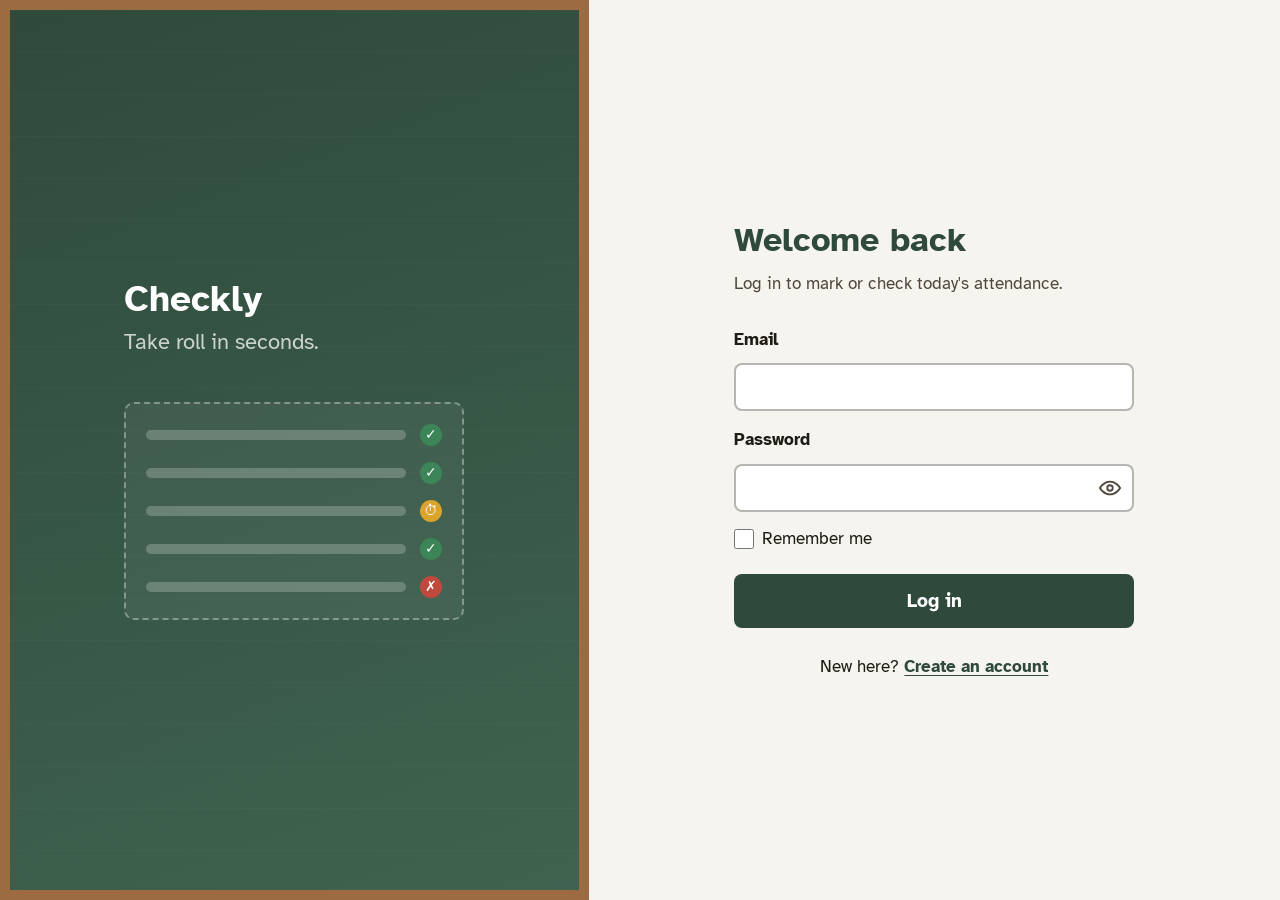
==== commit 6efd612f: "Add files via upload" ====
--- a/index.html
+++ b/index.html
@@ -2,11 +2,15 @@
 <html lang="en">
 <head>
     <meta charset="UTF-8">
-    <meta name="viewport" content="width=device-width, initial-scale=1.0">
+    <meta name="viewport" content="width=device-width, initial-scale=1.0, viewport-fit=cover">
     <title>Log in | Checkly</title>
     <link rel="stylesheet" href="static/style.css">
     <link rel="manifest" href="static/manifest.json">
     <meta name="theme-color" content="#2F4A3B">
+    <meta name="mobile-web-app-capable" content="yes">
+    <meta name="apple-mobile-web-app-capable" content="yes">
+    <meta name="apple-mobile-web-app-title" content="Checkly">
+    <meta name="apple-mobile-web-app-status-bar-style" content="default">
     <link rel="apple-touch-icon" href="static/icons/apple-touch-icon.png">
     <link rel="icon" href="static/icons/icon-512.png">
 </head>
--- a/static/style.css
+++ b/static/style.css
@@ -1,4 +1,4 @@
-@import url('https://fonts.googleapis.com/css2?family=Nunito:wght@500;600;700;800&display=swap');
+@import url('https://fonts.googleapis.com/css2?family=Atkinson+Hyperlegible:wght@400;700&display=swap');
 
 /* ==========================================================================
    CHECKLY - "composition notebook" theme.
@@ -9,8 +9,8 @@
    ========================================================================== */
 
 :root {
-    --font-display: "Nunito", "Segoe UI", Arial, sans-serif;
-    --font-body: "Nunito", "Segoe UI", Arial, sans-serif;
+    --font-display: "Atkinson Hyperlegible", "Segoe UI", Verdana, sans-serif;
+    --font-body: "Atkinson Hyperlegible", "Segoe UI", Verdana, sans-serif;
 
     --paper: #F7F1E1;
     --paper-line: rgba(112, 145, 184, 0.28);
@@ -76,7 +76,7 @@
     text-transform: capitalize;
     font-family: var(--font-display);
     font-size: 17px;
-    font-weight: 800;
+    font-weight: 700;
 }
 
 .logout-button {
@@ -119,7 +119,7 @@
 
 .list-title {
     font-family: var(--font-display);
-    font-weight: 800;
+    font-weight: 700;
     font-size: 26px;
     margin-top: 20px;
     margin-bottom: 5px;
@@ -130,8 +130,8 @@
 .custom-label {
     width: 90%;
     color: var(--ink);
-    font-weight: 600;
-    font-size: 13px;
+    font-weight: 700;
+    font-size: 15px;
 }
 
 .custom-inp {
@@ -161,7 +161,7 @@
     height: 4.5vh;
     width: 90%;
     border-radius: 6px;
-    font-size: 15px;
+    font-size: 16px;
     font-weight: 700;
 
     cursor: pointer;
@@ -243,7 +243,7 @@
 
 .auth-tagline {
     margin-top: 10px;
-    font-size: 15px;
+    font-size: 16px;
     color: rgba(255, 255, 255, 0.75);
     max-width: 260px;
 }
@@ -280,7 +280,7 @@
     display: flex;
     align-items: center;
     justify-content: center;
-    font-size: 12px;
+    font-size: 14px;
     color: white;
     opacity: 0;
     transform: scale(0.4);
@@ -338,7 +338,7 @@
 
 .auth-heading {
     font-family: var(--font-display);
-    font-weight: 800;
+    font-weight: 700;
     font-size: clamp(28px, 5vw, 34px);
     line-height: 1.15;
     color: var(--board);
@@ -349,7 +349,7 @@
     display: flex;
     align-items: center;
     gap: 8px;
-    font-size: 13px;
+    font-size: 15px;
     color: var(--ink);
     margin-top: 4px;
     cursor: pointer;
@@ -363,7 +363,7 @@
 }
 
 .auth-subheading {
-    font-size: 13px;
+    font-size: 15px;
     color: var(--ink-soft);
     margin-bottom: 14px;
 }
@@ -375,7 +375,7 @@
     border-radius: 6px;
     background: var(--board);
     color: white;
-    font-size: 15px;
+    font-size: 16px;
     font-weight: 700;
     cursor: pointer;
     transition: background 0.15s ease, transform 0.1s ease;
@@ -396,7 +396,7 @@
 
 .auth-switch {
     margin-top: 16px;
-    font-size: 13px;
+    font-size: 15px;
     text-align: center;
     color: var(--ink);
 }
@@ -439,7 +439,7 @@
     border: 1.5px solid rgba(51, 44, 34, 0.3);
     background: var(--card);
     color: var(--ink);
-    font-size: 13px;
+    font-size: 15px;
     font-weight: 700;
     cursor: pointer;
     transition: background 0.15s ease, color 0.15s ease, border-color 0.15s ease;
@@ -482,7 +482,7 @@
     margin-top: 10px;
     padding: 8px 10px;
     border-radius: 5px;
-    font-size: 12px;
+    font-size: 14px;
     color: white;
     background: var(--absent);
 }
@@ -499,7 +499,7 @@
 .student-name {
     width: 100%;
 
-    font-size: 12px;
+    font-size: 14px;
     font-weight: 700;
     text-align: center;
     padding: 0 4px;
@@ -508,7 +508,7 @@
 
 .student-attendance {
     width: 100%;
-    font-size: 11px;
+    font-size: 13px;
     text-align: center;
     letter-spacing: 0.5px;
 }
@@ -559,7 +559,7 @@
     border: none;
     border-radius: 4px;
     padding: 5px 2px;
-    font-size: 10px;
+    font-size: 13px;
     font-weight: 700;
     cursor: pointer;
     color: white;
@@ -577,7 +577,7 @@
 .empty-state {
     margin-top: 20px;
     color: var(--ink-soft);
-    font-size: 13px;
+    font-size: 15px;
     text-align: center;
     width: 90%;
 }
@@ -601,7 +601,7 @@
     border: 1px solid rgba(51, 44, 34, 0.12);
     padding: 10px 15px;
     border-radius: 6px;
-    font-size: 13px;
+    font-size: 15px;
 }
 
 /* --- Admin dashboard --- */
@@ -637,13 +637,13 @@
 
 .stat-value {
     font-family: var(--font-display);
-    font-weight: 800;
+    font-weight: 700;
     font-size: 30px;
     color: var(--board);
 }
 
 .stat-label {
-    font-size: 11px;
+    font-size: 13px;
     color: var(--ink-soft);
     margin-top: 2px;
 }
@@ -680,7 +680,7 @@
     min-width: 520px;
     table-layout: fixed;
     border-collapse: collapse;
-    font-size: 12px;
+    font-size: 14px;
     margin-top: 10px;
 }
 
@@ -688,7 +688,7 @@
     text-align: left;
     padding: 8px 6px;
     color: var(--board);
-    font-size: 11px;
+    font-size: 13px;
     border-bottom: 2px solid var(--board);
 }
 
@@ -723,7 +723,7 @@
 .role-badge {
     padding: 2px 8px;
     border-radius: 10px;
-    font-size: 10px;
+    font-size: 13px;
     font-weight: 700;
     color: white;
     text-transform: capitalize;
@@ -739,7 +739,7 @@
     color: white;
     border-radius: 4px;
     padding: 4px 8px;
-    font-size: 11px;
+    font-size: 13px;
     font-weight: 700;
     cursor: pointer;
 }
@@ -759,7 +759,7 @@
 
 .create-user-form .custom-label {
     width: 100%;
-    font-size: 12px;
+    font-size: 14px;
 }
 
 .create-user-form .login-button {
@@ -825,7 +825,7 @@
 .date-pill {
     background: var(--board);
     color: white;
-    font-size: 12px;
+    font-size: 14px;
     font-weight: 700;
     padding: 5px 14px;
     border-radius: 999px;
@@ -897,7 +897,7 @@
     padding: 10px 18px;
     border-radius: 20px;
     color: white;
-    font-size: 13px;
+    font-size: 15px;
     text-align: center;
     box-shadow: 0 3px 10px rgba(0, 0, 0, 0.3);
     opacity: 0;
@@ -932,7 +932,7 @@
 
     .custom-inp, .custom-button {
         height: 46px;
-        font-size: 16px; /* prevents iOS auto-zoom on focus */
+        font-size: 17px; /* prevents iOS auto-zoom on focus */
     }
 
     .create-link {
@@ -944,7 +944,7 @@
     }
 
     .account-name {
-        font-size: 15px;
+        font-size: 16px;
         max-width: 60vw;
         white-space: nowrap;
         overflow: hidden;
@@ -971,7 +971,7 @@
 
     .mark-btn {
         flex: 1 1 45%;
-        font-size: 11px;
+        font-size: 13px;
         padding: 7px 2px;
     }
 
@@ -998,7 +998,7 @@
     }
 
     .history-row {
-        font-size: 12px;
+        font-size: 14px;
         padding: 10px 12px;
     }
 
@@ -1052,7 +1052,7 @@
     .users-table td::before {
         content: attr(data-label);
         font-weight: bold;
-        font-size: 11px;
+        font-size: 13px;
         opacity: 0.7;
         margin-right: 10px;
     }
@@ -1080,7 +1080,7 @@
 .btn {
     padding: 9px 16px;
     border-radius: 6px;
-    font-size: 13px;
+    font-size: 15px;
     font-weight: 700;
     cursor: pointer;
     border: 1.5px solid transparent;
@@ -1140,7 +1140,7 @@
     border: none;
     color: white;
     font-weight: 700;
-    font-size: 12px;
+    font-size: 14px;
     padding: 4px 10px;
     border-radius: 14px;
     cursor: pointer;
@@ -1228,14 +1228,14 @@
     padding: 5px 8px;
     background: var(--card);
     font-family: var(--font-body);
-    font-size: 12px;
+    font-size: 14px;
     color: var(--ink);
     height: 30px;
 }
 
 .date-nav .btn {
     padding: 5px 10px;
-    font-size: 12px;
+    font-size: 14px;
 }
 
 .viewing-past-banner {
@@ -1246,7 +1246,7 @@
     background: rgba(217, 164, 41, 0.18);
     border: 1px solid rgba(217, 164, 41, 0.5);
     color: var(--ink);
-    font-size: 12px;
+    font-size: 14px;
     text-align: center;
 }
 
@@ -1265,7 +1265,7 @@
     z-index: 2;
     background: var(--absent);
     color: white;
-    font-size: 10px;
+    font-size: 13px;
     font-weight: 700;
     padding: 2px 7px;
     border-radius: 10px;
@@ -1290,7 +1290,7 @@
     border: 1.5px solid rgba(51, 44, 34, 0.3);
     background: var(--card);
     color: var(--ink);
-    font-size: 12px;
+    font-size: 14px;
     font-weight: 700;
     cursor: pointer;
 }
@@ -1322,7 +1322,7 @@
 
 .calendar-month-label {
     font-family: var(--font-display);
-    font-weight: 800;
+    font-weight: 700;
     font-size: 19px;
     color: var(--board);
     min-width: 160px;
@@ -1340,7 +1340,7 @@
 
 .calendar-weekday {
     text-align: center;
-    font-size: 10px;
+    font-size: 13px;
     font-weight: 700;
     color: var(--ink-soft);
 }
@@ -1351,8 +1351,8 @@
     display: flex;
     align-items: center;
     justify-content: center;
-    font-size: 11px;
-    font-weight: 600;
+    font-size: 13px;
+    font-weight: 700;
     background: var(--card);
     border: 1px solid rgba(51, 44, 34, 0.12);
     color: var(--ink);
@@ -1372,7 +1372,7 @@
     flex-wrap: wrap;
     justify-content: center;
     margin-top: 12px;
-    font-size: 11px;
+    font-size: 13px;
     color: var(--ink-soft);
 }
 
@@ -1453,7 +1453,7 @@
 
 .class-card-title {
     font-family: var(--font-display);
-    font-weight: 800;
+    font-weight: 700;
     font-size: 20px;
     color: var(--board);
     line-height: 1.25;
@@ -1472,7 +1472,7 @@
 }
 
 .class-card-meta span {
-    font-size: 11px;
+    font-size: 13px;
     font-weight: 700;
     color: var(--ink-soft);
     background: rgba(51, 44, 34, 0.06);
@@ -1481,9 +1481,9 @@
 }
 
 .class-card-section-label {
-    font-size: 10.5px;
-    font-weight: 700;
-    text-transform: uppercase;
+    font-size: 13px;
+    font-weight: 700;
+    text-transform: none;
     letter-spacing: 0.05em;
     color: var(--ink-soft);
     margin-top: 12px;
@@ -1515,7 +1515,7 @@
     color: var(--board);
     border-radius: 999px;
     padding: 4px 6px 4px 12px;
-    font-size: 12px;
+    font-size: 14px;
     font-weight: 700;
 }
 
@@ -1530,7 +1530,7 @@
     background: rgba(47, 74, 59, 0.18);
     color: var(--board);
     cursor: pointer;
-    font-size: 12px;
+    font-size: 14px;
     line-height: 1;
     opacity: 0.75;
 }
@@ -1556,17 +1556,17 @@
     width: auto;
     flex: 1 1 auto;
     height: 34px;
-    font-size: 12px;
+    font-size: 14px;
 }
 
 .add-teacher-row .btn {
     padding: 6px 14px;
-    font-size: 12px;
+    font-size: 14px;
 }
 
 .empty-inline {
     color: var(--ink-soft);
-    font-size: 12px;
+    font-size: 14px;
     font-style: italic;
 }
 
@@ -1578,7 +1578,7 @@
     width: 100%;
     padding: 5px 7px;
     height: 30px;
-    font-size: 12px;
+    font-size: 14px;
     border-radius: 5px;
     border: 1.5px solid rgba(51, 44, 34, 0.35);
     background: var(--card);
@@ -1605,7 +1605,7 @@
     border: none;
     border-radius: 50%;
     color: white;
-    font-size: 11px;
+    font-size: 13px;
     line-height: 1;
     cursor: pointer;
     transition: filter 0.15s ease, transform 0.1s ease;
@@ -1636,7 +1636,7 @@
     border-radius: 999px;
     background: rgba(51, 44, 34, 0.08);
     color: var(--ink);
-    font-size: 11px;
+    font-size: 13px;
     font-weight: 700;
 }
 
@@ -1655,19 +1655,19 @@
 }
 
 .import-row input[type="file"] {
-    font-size: 12px;
+    font-size: 14px;
     max-width: 220px;
 }
 
 .import-summary {
     margin-top: 10px;
-    font-size: 12px;
+    font-size: 14px;
     color: var(--ink-soft);
 }
 
 .import-errors {
     margin-top: 6px;
-    font-size: 11px;
+    font-size: 13px;
     color: var(--absent);
     max-height: 120px;
     overflow-y: auto;
@@ -1699,7 +1699,7 @@
     flex-wrap: wrap;
     justify-content: center;
     margin-top: 8px;
-    font-size: 11px;
+    font-size: 13px;
     color: var(--ink-soft);
 }
 
@@ -1833,7 +1833,7 @@
     padding: 18px 20px;
     font-family: var(--font-display);
     font-size: 24px;
-    font-weight: 800;
+    font-weight: 700;
     color: white;
     border-bottom: 1px solid rgba(255, 255, 255, 0.18);
 }
@@ -1846,7 +1846,7 @@
     border-left: 4px solid transparent;
     background: transparent;
     color: white;
-    font-size: 15px;
+    font-size: 16px;
     text-align: left;
     text-decoration: none;
     cursor: pointer;
@@ -1872,7 +1872,7 @@
 /* --- Admin: People view (role filter tabs, inline role menu) --- */
 .panel-hint {
     margin: 2px 0 10px;
-    font-size: 12px;
+    font-size: 14px;
     color: var(--ink-soft);
 }
 
@@ -1885,7 +1885,7 @@
 
 .filter-tab {
     font: inherit;
-    font-size: 12px;
+    font-size: 14px;
     padding: 6px 12px;
     border: 1px solid rgba(51, 44, 34, 0.25);
     border-radius: 999px;
@@ -1930,7 +1930,7 @@
     gap: 12px;
     padding: 8px 0;
     border-bottom: 1px solid rgba(51, 44, 34, 0.12);
-    font-size: 13px;
+    font-size: 15px;
 }
 
 .attention-list li:last-child { border-bottom: 0; }
@@ -1940,7 +1940,7 @@
     margin-left: 6px;
     padding: 2px 8px;
     border-radius: 999px;
-    font-size: 10px;
+    font-size: 13px;
     font-weight: 700;
     background: rgba(201, 138, 28, 0.18);
     color: #8a5a00;
@@ -1955,7 +1955,7 @@
     margin-bottom: 10px;
     padding: 6px 10px;
     border-radius: 6px;
-    font-size: 12px;
+    font-size: 14px;
     background: rgba(201, 138, 28, 0.14);
 }
 
@@ -1985,7 +1985,7 @@
 }
 .class-banner[hidden] { display: none; }
 .class-banner-name { font-weight: 700; color: var(--board); }
-.class-banner-meta { font-size: 12px; color: var(--ink-soft); margin-top: 2px; }
+.class-banner-meta { font-size: 14px; color: var(--ink-soft); margin-top: 2px; }
 
 .history-toolbar {
     display: flex;
@@ -2001,10 +2001,10 @@
 
 .history-month {
     margin-top: 10px;
-    font-size: 12px;
+    font-size: 14px;
     font-weight: 700;
     letter-spacing: 0.04em;
-    text-transform: uppercase;
+    text-transform: none;
     color: var(--board);
 }
 .history-month:first-child { margin-top: 0; }
@@ -2025,7 +2025,7 @@
     border-radius: 999px;
     border: 1px solid rgba(51, 44, 34, 0.25);
     background: var(--card);
-    font-size: 12px;
+    font-size: 14px;
     font-weight: 700;
     color: var(--board);
 }
@@ -2046,7 +2046,7 @@
     margin: 10px auto 14px;
 }
 .progress-wrap[hidden] { display: none; }
-.progress-text { font-size: 12px; color: var(--ink-soft); margin-bottom: 4px; text-align: center; }
+.progress-text { font-size: 14px; color: var(--ink-soft); margin-bottom: 4px; text-align: center; }
 .progress-bar {
     height: 8px;
     border-radius: 999px;
@@ -2090,20 +2090,20 @@
     align-items: center;
     justify-content: center;
     color: #fff;
-    font-size: 13px;
+    font-size: 15px;
     font-weight: 700;
 }
 
 .roster-main { flex: 1; min-width: 0; text-align: left; }
 .roster-name {
-    font-size: 14px;
+    font-size: 16px;
     font-weight: 700;
     color: var(--ink);
     overflow: hidden;
     text-overflow: ellipsis;
     white-space: nowrap;
 }
-.roster-status { font-size: 11px; text-transform: capitalize; }
+.roster-status { font-size: 13px; text-transform: capitalize; }
 
 .streak-chip {
     display: inline-block;
@@ -2112,12 +2112,12 @@
     border-radius: 10px;
     background: var(--absent);
     color: #fff;
-    font-size: 10px;
+    font-size: 13px;
     font-weight: 700;
 }
 
 .roster-row .attendance-actions { width: auto; flex: none; padding: 0; gap: 6px; }
-.roster-row .mark-btn { flex: none; min-width: 58px; padding: 7px 10px; font-size: 11px; opacity: 0.55; }
+.roster-row .mark-btn { flex: none; min-width: 58px; padding: 7px 10px; font-size: 13px; opacity: 0.55; }
 .roster-row .mark-btn.is-current,
 .roster-row .mark-btn:hover { opacity: 1; }
 .roster-row .mark-btn.is-current { box-shadow: 0 0 0 2px var(--card), 0 0 0 4px currentColor; }
@@ -2170,7 +2170,7 @@
     background: #f6e3b4;
     border-bottom: 1px solid rgba(138, 90, 0, 0.35);
     color: #6b4500;
-    font-size: 13px;
+    font-size: 15px;
     font-weight: 700;
     text-align: center;
 }
@@ -2179,15 +2179,15 @@
 /* ---- multi-class: student banner + history ---- */
 .class-banner-item { display: flex; align-items: center; justify-content: space-between; gap: 12px; }
 .class-banner-item + .class-banner-item { margin-top: 10px; padding-top: 10px; border-top: 1px dashed rgba(0,0,0,0.12); }
-.history-class { display: inline-block; margin-left: 6px; font-size: 11px; color: var(--ink-soft); font-weight: 600; }
+.history-class { display: inline-block; margin-left: 6px; font-size: 13px; color: var(--ink-soft); font-weight: 700; }
 #history-class-filter { width: auto; max-width: 180px; }
 
 /* ---- multi-class: admin people table + create form ---- */
 .membership-cell { display: flex; flex-wrap: wrap; gap: 6px; align-items: center; }
-.add-class-select { width: auto; min-width: 110px; padding: 4px 8px; font-size: 13px; }
+.add-class-select { width: auto; min-width: 110px; padding: 4px 8px; font-size: 15px; }
 .class-checks { display: flex; flex-direction: column; gap: 6px; max-height: 180px; overflow-y: auto; padding: 8px 10px; border: 1px dashed rgba(0,0,0,0.2); border-radius: 8px; }
-.class-check { display: flex; align-items: center; gap: 8px; font-size: 14px; cursor: pointer; }
-.label-hint { font-weight: 400; font-size: 12px; opacity: 0.7; }
+.class-check { display: flex; align-items: center; gap: 8px; font-size: 16px; cursor: pointer; }
+.label-hint { font-weight: 400; font-size: 14px; opacity: 0.7; }
 
 
 /* ---- navigation: labeled logout, tab bar, class tabs, clickable stats ---- */
@@ -2211,7 +2211,7 @@
 .tab-link:hover { background: #fff; }
 .tab-link:focus-visible { outline: 2px solid var(--late); outline-offset: 2px; }
 .tab-link.active { background: var(--board); color: #fff; border-color: var(--board); }
-.tab-icon { font-size: 16px; line-height: 1; }
+.tab-icon { font-size: 17px; line-height: 1; }
 
 /* desktop: a row of pills at the top of the page */
 @media (min-width: 881px) {
@@ -2227,7 +2227,7 @@
     .tab-link {
         flex: 1; flex-direction: column; gap: 2px; padding: 6px 2px;
         border: 0; border-radius: 10px; background: transparent; color: rgba(255,255,255,0.75);
-        font-size: 12px;
+        font-size: 14px;
     }
     .tab-link:hover { background: rgba(255, 255, 255, 0.1); }
     .tab-link.active { background: var(--board-light); color: #fff; }
@@ -2257,14 +2257,14 @@
 .review-list { margin: 4px 0 6px; border: 1.5px dashed rgba(47, 74, 59, 0.3); border-radius: 8px; background: var(--card); }
 .review-row { display: flex; justify-content: space-between; gap: 16px; padding: 10px 14px; align-items: baseline; }
 .review-row + .review-row { border-top: 1px dashed rgba(47, 74, 59, 0.2); }
-.review-row dt { font-size: 12px; font-weight: 700; text-transform: uppercase; letter-spacing: 0.04em; color: var(--ink-soft); }
+.review-row dt { font-size: 14px; font-weight: 700; text-transform: none; letter-spacing: 0.04em; color: var(--ink-soft); }
 .review-row dd { margin: 0; font-weight: 700; color: var(--ink); text-align: right; overflow-wrap: anywhere; }
 .review-toggle { margin-left: 8px; border: 0; background: none; color: var(--board); font: 700 12px var(--font-body); text-decoration: underline; cursor: pointer; }
-.review-note { font-size: 12px; color: var(--ink-soft); margin-bottom: 4px; }
+.review-note { font-size: 14px; color: var(--ink-soft); margin-bottom: 4px; }
 .review-edit { margin-top: 6px; height: 40px; border: 0; background: none; color: var(--board); font: 700 14px var(--font-body); cursor: pointer; }
 .review-edit:hover { text-decoration: underline; }
 .review-toggle:focus-visible, .review-edit:focus-visible { outline: 2px solid var(--late); outline-offset: 2px; }
-.auth-success { width: 100%; padding: 10px 12px; border-radius: 6px; margin-bottom: 8px; font-size: 13px; font-weight: 700; color: #1f5a37; background: rgba(60, 133, 88, 0.14); border: 1px solid rgba(60, 133, 88, 0.4); }
+.auth-success { width: 100%; padding: 10px 12px; border-radius: 6px; margin-bottom: 8px; font-size: 15px; font-weight: 700; color: #1f5a37; background: rgba(60, 133, 88, 0.14); border: 1px solid rgba(60, 133, 88, 0.4); }
 
 /* ---- register: password eye toggle ---- */
 .pw-field { position: relative; width: 90%; }
@@ -2273,11 +2273,318 @@
 .pw-toggle { position: absolute; top: 50%; right: 6px; transform: translateY(-50%); width: 34px; height: 34px; display: flex; align-items: center; justify-content: center; border: 0; background: none; border-radius: 6px; color: var(--ink-soft); cursor: pointer; }
 .pw-toggle:hover { color: var(--board); background: rgba(47, 74, 59, 0.08); }
 .pw-toggle:focus-visible { outline: 2px solid var(--late); outline-offset: 1px; }
+.create-user-form .pw-field,
+.password-dialog .pw-field { width: 100%; }
 .pw-toggle .pw-eye-off { display: none; }
 .pw-toggle.is-revealed .pw-eye { display: none; }
 .pw-toggle.is-revealed .pw-eye-off { display: block; }
 
 /* ---- admin: new account indicator ---- */
-.badge-new { display: inline-block; margin-left: 8px; padding: 2px 8px; border-radius: 999px; font-size: 10px; font-weight: 800; letter-spacing: 0.04em; text-transform: uppercase; background: var(--present); color: #fff; vertical-align: middle; }
+.badge-new { display: inline-block; margin-left: 8px; padding: 2px 8px; border-radius: 999px; font-size: 13px; font-weight: 700; letter-spacing: 0.04em; text-transform: none; background: var(--present); color: #fff; vertical-align: middle; }
 .users-table tr.row-new td { background: rgba(60, 133, 88, 0.08); }
 .users-table tr.row-new td:first-child { box-shadow: inset 3px 0 0 var(--present); }
+
+
+/* ==========================================================================
+   READABILITY + BEGINNER-FRIENDLY PASS
+   Plain backgrounds (no ruled lines behind text), bigger type, higher
+   contrast, larger tap targets. Loaded last so it wins over older rules.
+   ========================================================================== */
+:root {
+    --paper: #F6F4EE;
+    --card: #FFFFFF;
+    --ink: #1F1B16;
+    --ink-soft: #4F473C;
+    --unmarked: #6B6355;
+    --topbar-h: 64px;
+}
+
+html { font-size: 17px; -webkit-text-size-adjust: 100%; }
+body { font-size: 1rem; line-height: 1.55; background: var(--paper); }
+p, li, dd, td, label { line-height: 1.55; }
+
+/* calm, plain pages */
+.paper-bg, .list-container, .admin-container {
+    background-image: none;
+    background-color: var(--paper);
+}
+.list-container { padding: 28px 20px 40px; }
+.admin-container { padding: calc(var(--topbar-h) + 24px) 20px 48px; max-width: 1100px; margin: 0 auto; }
+
+/* top bar: taller, clearer */
+.topbar { height: var(--topbar-h); min-height: var(--topbar-h); border-bottom-width: 4px; }
+.main-homepage-container { padding-top: var(--topbar-h); }
+@media (max-width: 880px) { .main-homepage-container { padding-top: var(--topbar-h); } }
+.account-name { font-size: 1rem; font-weight: 700; text-transform: none; }
+.logout-button { height: 40px; padding: 0 18px; font-size: 1rem; border-radius: 20px; }
+.burger-btn { min-width: 44px; min-height: 44px; }
+
+/* headings with clear hierarchy */
+.list-title { font-size: 1.6rem; font-weight: 700; margin-top: 8px; margin-bottom: 12px; text-align: left; }
+.dashboard-header .list-title { margin: 0; }
+.auth-heading { font-size: 2rem; line-height: 1.2; }
+.auth-subheading, .panel-hint { font-size: 1rem; color: var(--ink-soft); }
+
+/* forms: big, obvious fields */
+.custom-label { font-size: 1rem; font-weight: 700; color: var(--ink); margin-top: 6px; }
+.custom-inp { min-height: 48px; height: auto; font-size: 1rem; padding: 10px 14px; border-width: 2px; border-radius: 8px; }
+.custom-inp::placeholder { color: #6F675A; opacity: 1; }
+.custom-inp:focus { outline: 3px solid rgba(217, 164, 41, 0.6); outline-offset: 0; border-color: var(--board); }
+.custom-select { padding-right: 10px; }
+.label-hint { font-size: 0.9rem; opacity: 1; color: var(--ink-soft); font-weight: 400; }
+.pw-field .custom-inp { padding-right: 52px; }
+.pw-toggle { width: 40px; height: 40px; right: 4px; color: var(--ink-soft); }
+.pw-toggle svg { width: 22px; height: 22px; }
+.form-error { font-size: 1rem; }
+
+/* buttons: easy to see and tap */
+.btn { min-height: 44px; padding: 10px 18px; font-size: 1rem; border-radius: 8px; border-width: 2px; }
+.btn-outline { border-color: var(--board); color: var(--board); }
+.auth-submit { height: 54px; font-size: 1.1rem; border-radius: 8px; }
+.custom-button, .login-button { min-height: 50px; font-size: 1.05rem; }
+.row-icon-btn { min-width: 40px; min-height: 40px; font-size: 1.1rem; }
+.btn:focus-visible, .auth-submit:focus-visible, .row-icon-btn:focus-visible, .custom-button:focus-visible,
+a:focus-visible, button:focus-visible { outline: 3px solid var(--late); outline-offset: 2px; }
+
+/* navigation tabs */
+.tab-link { font-size: 1rem; padding: 10px 20px; min-height: 44px; border-width: 2px; }
+@media (max-width: 880px) {
+    .tab-link { font-size: 0.85rem; min-height: 56px; }
+    .tab-icon { font-size: 22px; }
+}
+.nav-link { font-size: 1.05rem; padding: 14px 18px; }
+
+/* numbers + cards */
+.stat-card { padding: 16px 18px; }
+.stat-value { font-size: 2.2rem; }
+.stat-label { font-size: 1rem; color: var(--ink-soft); }
+.date-pill { font-size: 1rem; }
+.admin-panel, .class-card { background: var(--card); }
+
+/* tables */
+.users-table th { font-size: 0.9rem; padding: 10px 8px; color: var(--board); }
+.users-table td { font-size: 1rem; padding: 12px 8px; }
+.chip, .filter-tab, .role-tag, .badge-warn, .badge-new { font-size: 0.9rem; }
+.filter-tab { min-height: 40px; padding: 8px 14px; }
+.badge-new { padding: 3px 10px; }
+.role-select { font-size: 0.95rem; }
+
+/* login + sign-up screens */
+.auth-form { max-width: 400px; gap: 10px; }
+.auth-tagline { font-size: 1.3rem; line-height: 1.4; }
+.auth-wordmark { font-size: 2.2rem; }
+.auth-switch, .remember-me-label { font-size: 1rem; }
+.auth-switch a { font-weight: 700; color: var(--board); text-decoration: underline; text-underline-offset: 3px; }
+.remember-me-label input { width: 20px; height: 20px; }
+.review-row dt { font-size: 0.9rem; }
+.review-toggle, .review-edit { font-size: 1rem; }
+
+@media (prefers-reduced-motion: reduce) { * { transition: none !important; animation: none !important; } }
+
+
+/* ---- second pass: fixes found while reviewing screenshots ---- */
+.auth-form-panel { background-image: none; background-color: var(--paper); }
+.auth-visual::before { opacity: 0.35; }
+
+/* row actions: words instead of mystery icons */
+.row-icon-btn {
+    width: auto; height: auto; min-width: 0; min-height: 40px; padding: 0 14px;
+    border-radius: 8px; font-size: 0.95rem; font-weight: 700; white-space: nowrap;
+}
+.row-icon-reset { color: var(--ink); }
+.row-icon-delete { background: #fff; color: #A3342A; border: 2px solid #A3342A; }
+.row-icon-cancel { background: #fff; color: var(--ink); border: 2px solid var(--unmarked); }
+.row-actions { justify-content: flex-start; gap: 8px; }
+
+/* people table: use the full width and never clip text */
+.users-table { table-layout: auto; width: 100%; }
+@media (min-width: 881px) {
+    .users-table th:nth-child(n), .users-table td:nth-child(n) { width: auto; }
+    .users-table td { overflow: visible; text-overflow: clip; white-space: normal; overflow-wrap: anywhere; vertical-align: middle; }
+    .users-table td:nth-child(3) { white-space: nowrap; }
+    .users-table td:last-child { white-space: normal; min-width: 230px; }
+}
+.role-tag { display: inline-block; white-space: nowrap; padding: 4px 12px; font-size: 0.95rem; }
+.search-input { max-width: 460px; }
+
+/* spacing + small things */
+.dashboard-header { display: flex; flex-wrap: wrap; align-items: center; justify-content: center; gap: 12px; margin: 4px 0 18px; }
+.admin-panel { padding: 20px; border-radius: 12px; margin-bottom: 20px; }
+.admin-panel .list-title:first-child { margin-top: 0; }
+.trends-legend { display: flex; justify-content: center; gap: 22px; font-size: 1rem; margin-top: 8px; }
+.trends-legend span { display: inline-flex; align-items: center; gap: 8px; }
+.legend-dot { width: 12px; height: 12px; border-radius: 50%; display: inline-block; }
+.list-title { text-align: center; }
+.admin-panel .list-title { text-align: left; }
+.empty-state, .empty-inline { font-size: 1rem; color: var(--ink-soft); }
+
+/* ---- third pass: table cells + role menu ---- */
+.admin-container { max-width: 1240px; }
+@media (min-width: 881px) {
+    td.row-actions { display: table-cell; }
+    td.row-actions .row-icon-btn { margin: 0 8px 8px 0; }
+    .users-table td:nth-child(2) { overflow-wrap: normal; word-break: normal; white-space: nowrap; }
+    .users-table td:last-child { min-width: 270px; }
+}
+.users-table td .role-select, .role-select {
+    background: #fff; color: var(--ink); border: 2px solid rgba(31, 27, 22, 0.35); font-weight: 700;
+}
+.role-select.role-teacher { border-color: #35597A; }
+.role-select.role-admin { border-color: var(--absent); }
+.role-select.role-student { border-color: var(--board); }
+
+.users-table td .role-select, .role-select { min-width: 140px; width: auto; padding: 8px 30px 8px 12px; text-overflow: clip; }
+@media (min-width: 881px) { .users-table td:nth-child(3) { min-width: 165px; } }
+.custom-inp[hidden], .custom-select[hidden] { display: none !important; }
+
+
+/* ==========================================================================
+   STUDENT PAGE LAYOUT - one clean column, everything lined up on the same
+   left and right edges.
+   ========================================================================== */
+.student-page .list-container {
+    align-items: stretch;
+    width: 100%;
+    max-width: 760px;
+    margin: 0 auto;
+    padding: 28px 20px 48px;
+    min-height: calc(100vh - var(--topbar-h));
+}
+.student-page .main-homepage-container { justify-content: center; }
+.student-page .list-container > * { width: 100%; max-width: none; margin-left: 0; margin-right: 0; }
+
+.student-page .dashboard-header { justify-content: flex-start; margin: 0 0 16px; }
+.student-page .list-title { text-align: left; margin: 0; }
+.student-page .section-title { margin: 32px 0 12px; font-size: 1.4rem; }
+
+/* which class + today's status */
+.student-page .class-banner { margin: 0 0 16px; padding: 16px 18px; border-radius: 10px; }
+.student-page .class-banner-name { font-size: 1.15rem; }
+.student-page .class-banner-meta { font-size: 1rem; margin-top: 4px; }
+.student-page .class-banner .history-status { font-size: 1rem; font-weight: 700; white-space: nowrap; text-transform: none; }
+
+/* big status card on top, then four equal number cards */
+.student-page .today-summary {
+    display: grid;
+    grid-template-columns: repeat(4, 1fr);
+    gap: 12px;
+    justify-content: stretch;
+    margin: 0;
+}
+.student-page .today-summary .stat-card { width: auto; min-width: 0; margin: 0; padding: 16px 12px; text-align: center; }
+.student-page .today-summary .stat-card:first-child {
+    grid-column: 1 / -1;
+    display: flex; align-items: center; justify-content: center; gap: 16px;
+    padding: 18px 20px;
+}
+.student-page .today-summary .stat-card:first-child .stat-value { margin: 0; }
+.student-page .today-summary .stat-card:first-child .stat-label { font-size: 1.15rem; color: var(--ink); font-weight: 700; }
+.student-page .status-symbol { font-size: 2rem !important; }
+
+/* history controls: toggle on the left, filter + export on the right */
+.student-page .history-toolbar { max-width: none; margin: 0 0 14px; justify-content: space-between; gap: 12px; }
+.student-page .history-toolbar .custom-select { width: auto; min-width: 170px; flex: 1 1 170px; max-width: 280px; }
+.student-page .view-toggle button { min-height: 44px; padding: 8px 20px; font-size: 1rem; }
+.student-page .attendance-history { max-width: none; margin-top: 0; }
+.student-page .history-row { padding: 14px 16px; font-size: 1rem; border-radius: 8px; }
+.student-page #calendar-view, .student-page #list-view { width: 100%; }
+
+@media (max-width: 560px) {
+    .student-page .list-container { padding: 20px 14px 40px; }
+    .student-page .today-summary { grid-template-columns: repeat(2, 1fr); }
+    .student-page .class-banner-item { flex-direction: column; align-items: flex-start; gap: 8px; }
+    .student-page .history-toolbar .btn { flex: 1 1 100%; }
+    .student-page .history-toolbar .custom-select { max-width: none; flex-basis: 100%; }
+}
+.student-page .attendance-history .empty-state { width: 100%; padding: 22px 16px; text-align: center; background: var(--card); border: 1px dashed rgba(31, 27, 22, 0.25); border-radius: 10px; margin: 0; }
+
+
+/* ==========================================================================
+   TEACHER PAGE LAYOUT - one aligned column, readable cards.
+   (screen only, so the print roster keeps its own layout)
+   ========================================================================== */
+@media screen {
+    .teacher-page .main-homepage-container { justify-content: center; }
+    .teacher-page .list-container {
+        align-items: stretch; width: 100%; max-width: 980px; margin: 0 auto;
+        padding: 28px 20px 56px; min-height: calc(100vh - var(--topbar-h));
+    }
+    .teacher-page .list-container > * { width: 100%; max-width: none; margin-left: 0; margin-right: 0; }
+
+    /* title + date on one line, left aligned */
+    .teacher-page .dashboard-header { justify-content: space-between; margin: 0 0 14px; gap: 12px 20px; }
+    .teacher-page .list-title { text-align: left; margin: 0; }
+    .teacher-page .date-nav { display: flex; align-items: center; gap: 8px; }
+    .teacher-page .date-nav button:not(.btn) { min-width: 44px; min-height: 44px; font-size: 1.1rem; }
+    .teacher-page .date-nav input[type="date"] { min-height: 44px; font-size: 1rem; padding: 0 10px; }
+
+    .teacher-page .class-tabs { justify-content: flex-start; padding: 0 0 14px; }
+    .teacher-page .class-tab { min-height: 44px; padding: 8px 18px; font-size: 1rem; }
+
+    /* four equal numbers */
+    .teacher-page .today-summary { display: grid; grid-template-columns: repeat(4, 1fr); gap: 12px; margin: 0 0 14px; justify-content: stretch; }
+    .teacher-page .today-summary .stat-card { width: auto; min-width: 0; margin: 0; padding: 14px 8px; text-align: center; }
+    .teacher-page .progress-wrap { margin: 0 0 18px; }
+    .teacher-page .progress-text { font-size: 1rem; text-align: left; margin-bottom: 6px; }
+
+    /* actions + filters */
+    .teacher-page .action-row { display: flex; flex-wrap: wrap; align-items: center; justify-content: space-between; gap: 10px; margin: 0 0 12px; }
+    .teacher-page .view-toggle button { min-height: 44px; padding: 8px 20px; font-size: 1rem; }
+    .teacher-page .list-controls { display: grid; grid-template-columns: 1fr 1fr; gap: 12px; margin: 0 0 18px; }
+    .teacher-page .list-controls .control-field { width: 100%; max-width: none; }
+    .teacher-page .list-controls .custom-inp { width: 100%; }
+
+    /* the roster itself */
+    .teacher-page .students-container { width: 100%; padding-top: 0; }
+    .teacher-page .students-container.roster-rows { display: flex; flex-direction: column; gap: 10px; max-width: none; }
+    .teacher-page .roster-row { padding: 12px 16px; gap: 14px; border-radius: 10px; }
+    .teacher-page .roster-avatar { width: 44px; height: 44px; font-size: 1rem; }
+    .teacher-page .roster-name { font-size: 1.1rem; }
+    .teacher-page .roster-status { font-size: 0.95rem; text-transform: none; }
+    .teacher-page .roster-row .attendance-actions { width: auto; padding: 0; gap: 8px; }
+    .teacher-page .mark-btn { min-height: 44px; min-width: 84px; padding: 8px 14px; font-size: 1rem; border-radius: 8px; }
+    .teacher-page .roster-row .mark-btn { flex: none; }
+
+    /* cards: a proper grid, nothing overflows */
+    .teacher-page .students-container:not(.roster-rows) {
+        display: grid; grid-template-columns: repeat(auto-fill, minmax(230px, 1fr)); gap: 16px; justify-content: stretch;
+    }
+    .teacher-page .student-profiles { width: auto; min-width: 0; margin: 0; border-radius: 12px; padding-bottom: 6px; }
+    .teacher-page .student-profile-cover { height: 52px; border-radius: 0; }
+    .teacher-page .student-profile-img {
+        display: flex; align-items: center; justify-content: center;
+        width: 68px; height: 68px; margin-top: -34px; color: #fff; font-size: 1.4rem; font-weight: 700;
+    }
+    .teacher-page .student-name { font-size: 1.1rem; margin-top: 8px; }
+    .teacher-page .student-attendance { font-size: 1rem; letter-spacing: 0; margin-bottom: 4px; }
+    .teacher-page .student-profiles .attendance-actions { padding: 8px 12px 10px; gap: 6px; }
+    .teacher-page .student-profiles .mark-btn { min-width: 0; padding: 8px 4px; font-size: 0.95rem; }
+}
+
+@media screen and (max-width: 640px) {
+    .teacher-page .list-container { padding: 20px 14px 48px; }
+    .teacher-page .today-summary { grid-template-columns: repeat(2, 1fr); }
+    .teacher-page .list-controls { grid-template-columns: 1fr; }
+    .teacher-page .roster-row { flex-wrap: wrap; }
+    .teacher-page .roster-row .attendance-actions { width: 100%; }
+    .teacher-page .roster-row .mark-btn { flex: 1; min-width: 0; }
+    .teacher-page .students-container:not(.roster-rows) { grid-template-columns: 1fr 1fr; gap: 12px; }
+    .teacher-page .student-profiles .attendance-actions { flex-wrap: wrap; }
+    .teacher-page .student-profiles .mark-btn { flex: 1 1 100%; }
+}
+
+/* mark buttons: full strength so the words are easy to read; the chosen one gets a ring */
+.roster-row .mark-btn, .student-profiles .mark-btn { opacity: 1 !important; }
+.late-btn { color: #1F1B16; }
+.roster-row .mark-btn:not(.is-current):hover { filter: brightness(0.95); }
+.roster-row .mark-btn.is-current { box-shadow: 0 0 0 2px var(--card), 0 0 0 4px var(--ink); }
+
+/* --- Class requests (sign-up "waiting for approval") --- */
+.request-box { flex-basis: 100%; max-width: 310px; box-sizing: border-box; margin-top: 8px; padding: 10px 12px; border: 1px dashed rgba(201, 138, 28, 0.6); border-radius: 8px; background: rgba(201, 138, 28, 0.08); }
+.request-badge { margin-left: 0; }
+.request-asked { margin-top: 6px; font-size: 0.95rem; font-weight: 700; color: var(--ink); }
+.request-hint { margin-top: 4px; font-size: 0.9rem; color: var(--ink-soft); }
+.request-actions { display: flex; flex-wrap: wrap; gap: 8px; align-items: center; margin-top: 8px; }
+.request-actions .add-class-select { flex: 1 1 100%; width: 100%; min-width: 0; max-width: 100%; height: 40px; white-space: nowrap; text-overflow: ellipsis; overflow: hidden; }
+.request-btn { flex: 1 1 auto; min-height: 38px; padding: 6px 12px; }
+.users-table .membership-cell { flex-wrap: wrap; }
